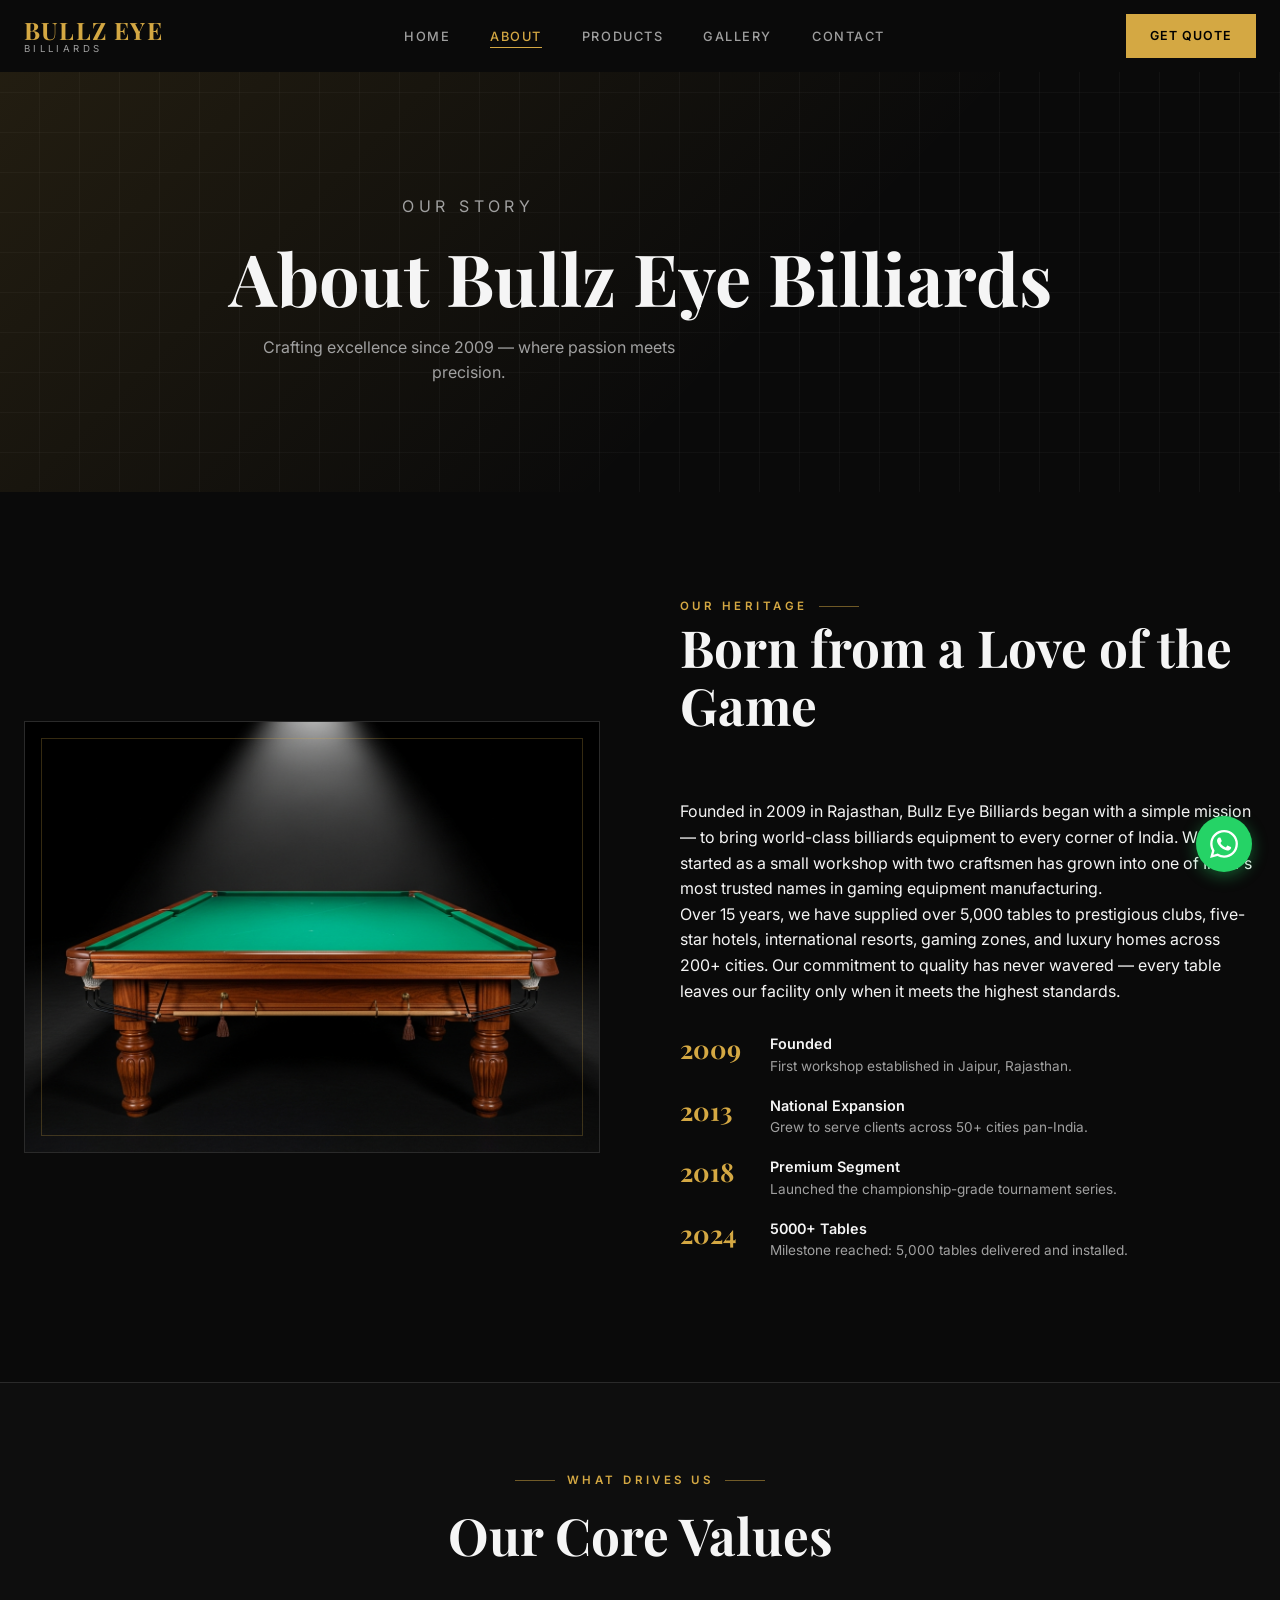
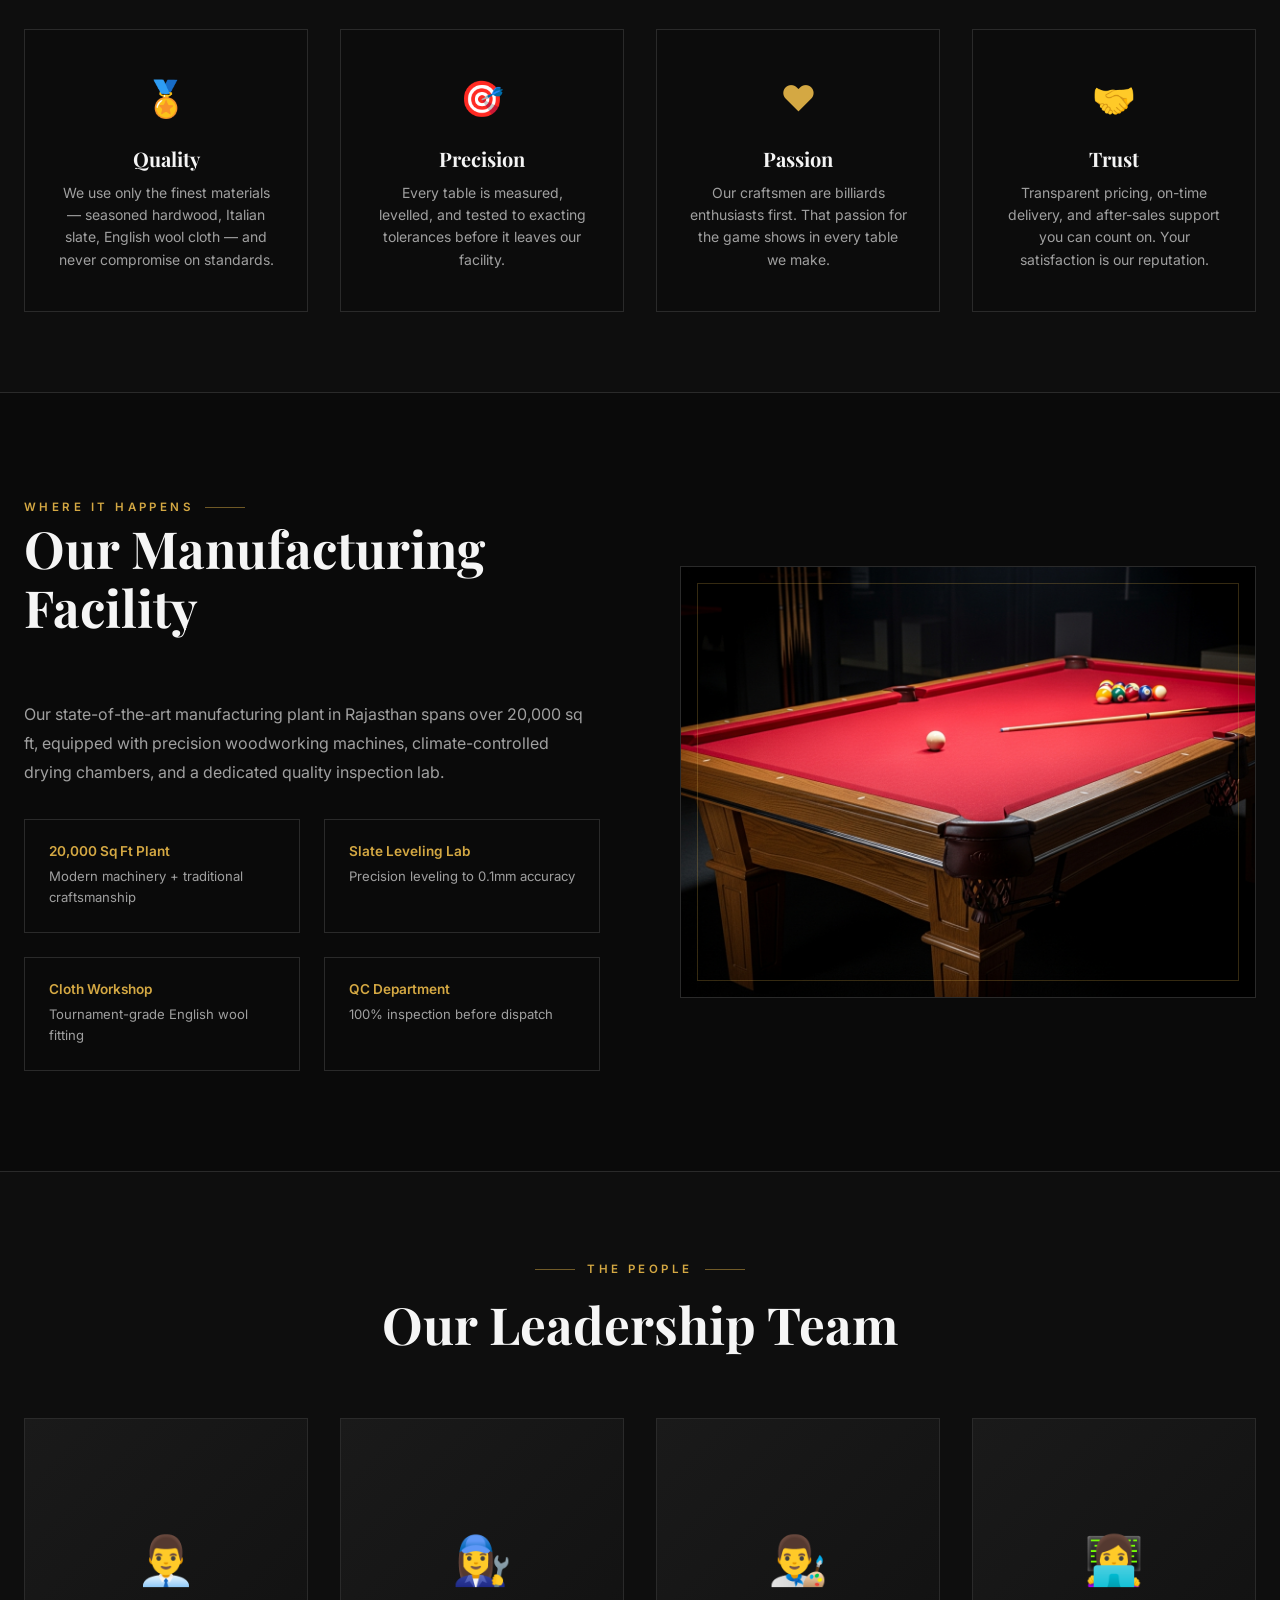
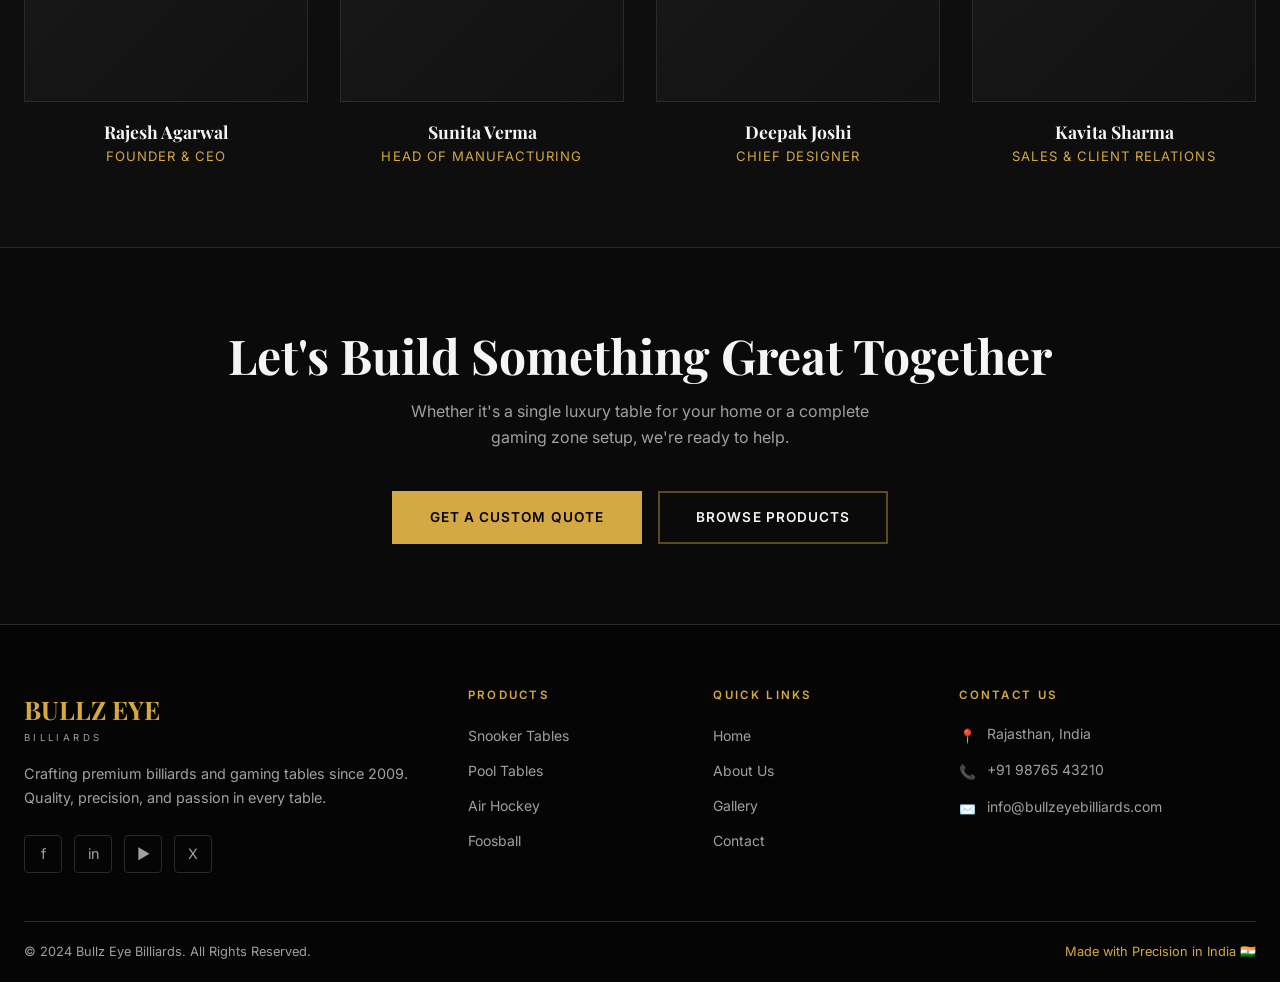
==== about.html @ de28e333 "initial commit" ====
<!DOCTYPE html>
<html lang="en">
<head>
  <meta charset="UTF-8" />
  <meta name="viewport" content="width=device-width, initial-scale=1.0" />
  <title>About Us | Bullz Eye Billiards</title>
  <meta name="description" content="Learn about Bullz Eye Billiards — our story, values, manufacturing process, and the team behind India's premium billiards table manufacturer." />
  <link rel="stylesheet" href="css/style.css" />
  <link rel="stylesheet" href="css/about.css" />
</head>
<body>

<!-- NAVBAR -->
<nav class="navbar" role="navigation">
  <div class="container">
    <a href="index.html" class="nav-logo">
      <span class="logo-main">BULLZ EYE</span>
      <span class="logo-sub">Billiards</span>
    </a>
    <ul class="nav-links">
      <li><a href="index.html">Home</a></li>
      <li><a href="about.html">About</a></li>
      <li><a href="products.html">Products</a></li>
      <li><a href="gallery.html">Gallery</a></li>
      <li><a href="contact.html">Contact</a></li>
    </ul>
    <a href="contact.html" class="btn-quote">Get Quote</a>
    <button class="nav-toggle" aria-label="Toggle mobile menu" aria-expanded="false">
      <span></span><span></span><span></span>
    </button>
  </div>
</nav>
<div class="nav-mobile">
  <a href="index.html">Home</a>
  <a href="about.html">About</a>
  <a href="products.html">Products</a>
  <a href="gallery.html">Gallery</a>
  <a href="contact.html">Contact</a>
  <a href="contact.html" class="btn-quote">Get Quote</a>
</div>

<!-- PAGE HERO -->
<section class="page-hero">
  <div class="page-hero-bg"></div>
  <div class="page-hero-content">
    <p class="page-hero-eyebrow">Our Story</p>
    <h1>About Bullz Eye Billiards</h1>
    <p>Crafting excellence since 2009 — where passion meets precision.</p>
  </div>
</section>

<!-- COMPANY STORY -->
<section class="about-story">
  <div class="container">
    <div class="about-story-grid">
      <div class="about-img-wrap reveal">
        <img src="assets/pictures/snooker-table.png" alt="Premium Bullz Eye snooker table" loading="lazy" />
      </div>

      <div class="reveal reveal-delay-2">
        <div class="section-heading left">
          <p class="subtitle">Our Heritage</p>
          <h2>Born from a Love of the Game</h2>
        </div>
        <p>Founded in 2009 in Rajasthan, Bullz Eye Billiards began with a simple mission — to bring world-class billiards equipment to every corner of India. What started as a small workshop with two craftsmen has grown into one of India's most trusted names in gaming equipment manufacturing.</p>
        <p>Over 15 years, we have supplied over 5,000 tables to prestigious clubs, five-star hotels, international resorts, gaming zones, and luxury homes across 200+ cities. Our commitment to quality has never wavered — every table leaves our facility only when it meets the highest standards.</p>

        <div style="margin-top:2rem;">
          <div class="milestone">
            <div class="milestone-year">2009</div>
            <div class="milestone-text">
              <h5>Founded</h5>
              <p>First workshop established in Jaipur, Rajasthan.</p>
            </div>
          </div>
          <div class="milestone">
            <div class="milestone-year">2013</div>
            <div class="milestone-text">
              <h5>National Expansion</h5>
              <p>Grew to serve clients across 50+ cities pan-India.</p>
            </div>
          </div>
          <div class="milestone">
            <div class="milestone-year">2018</div>
            <div class="milestone-text">
              <h5>Premium Segment</h5>
              <p>Launched the championship-grade tournament series.</p>
            </div>
          </div>
          <div class="milestone">
            <div class="milestone-year">2024</div>
            <div class="milestone-text">
              <h5>5000+ Tables</h5>
              <p>Milestone reached: 5,000 tables delivered and installed.</p>
            </div>
          </div>
        </div>
      </div>
    </div>
  </div>
</section>

<!-- VALUES -->
<section class="values">
  <div class="container">
    <div class="section-heading reveal">
      <p class="subtitle">What Drives Us</p>
      <h2>Our Core Values</h2>
    </div>
    <div class="values-grid">
      <div class="value-card reveal reveal-delay-1">
        <div class="value-icon">🏅</div>
        <h4>Quality</h4>
        <p>We use only the finest materials — seasoned hardwood, Italian slate, English wool cloth — and never compromise on standards.</p>
      </div>
      <div class="value-card reveal reveal-delay-2">
        <div class="value-icon">🎯</div>
        <h4>Precision</h4>
        <p>Every table is measured, levelled, and tested to exacting tolerances before it leaves our facility.</p>
      </div>
      <div class="value-card reveal reveal-delay-3">
        <div class="value-icon">❤️</div>
        <h4>Passion</h4>
        <p>Our craftsmen are billiards enthusiasts first. That passion for the game shows in every table we make.</p>
      </div>
      <div class="value-card reveal reveal-delay-4">
        <div class="value-icon">🤝</div>
        <h4>Trust</h4>
        <p>Transparent pricing, on-time delivery, and after-sales support you can count on. Your satisfaction is our reputation.</p>
      </div>
    </div>
  </div>
</section>

<!-- MANUFACTURING FACILITY -->
<section class="facility">
  <div class="container">
    <div class="facility-grid">
      <div class="reveal">
        <div class="section-heading left">
          <p class="subtitle">Where It Happens</p>
          <h2>Our Manufacturing Facility</h2>
        </div>
        <p style="color:var(--muted);line-height:1.8;margin-bottom:1.5rem;">Our state-of-the-art manufacturing plant in Rajasthan spans over 20,000 sq ft, equipped with precision woodworking machines, climate-controlled drying chambers, and a dedicated quality inspection lab.</p>
        <div class="facility-features">
          <div class="facility-feature">
            <h5>20,000 Sq Ft Plant</h5>
            <p>Modern machinery + traditional craftsmanship</p>
          </div>
          <div class="facility-feature">
            <h5>Slate Leveling Lab</h5>
            <p>Precision leveling to 0.1mm accuracy</p>
          </div>
          <div class="facility-feature">
            <h5>Cloth Workshop</h5>
            <p>Tournament-grade English wool fitting</p>
          </div>
          <div class="facility-feature">
            <h5>QC Department</h5>
            <p>100% inspection before dispatch</p>
          </div>
        </div>
      </div>
      <div class="about-img-wrap reveal reveal-delay-2">
        <img src="assets/pictures/american-pool-table.png" alt="Bullz Eye manufacturing quality" loading="lazy" />
      </div>
    </div>
  </div>
</section>

<!-- TEAM -->
<section class="team">
  <div class="container">
    <div class="section-heading reveal">
      <p class="subtitle">The People</p>
      <h2>Our Leadership Team</h2>
    </div>
    <div class="team-grid">
      <div class="team-card reveal reveal-delay-1">
        <div class="team-avatar">👨‍💼</div>
        <h4>Rajesh Agarwal</h4>
        <p>Founder &amp; CEO</p>
      </div>
      <div class="team-card reveal reveal-delay-2">
        <div class="team-avatar">👩‍🔧</div>
        <h4>Sunita Verma</h4>
        <p>Head of Manufacturing</p>
      </div>
      <div class="team-card reveal reveal-delay-3">
        <div class="team-avatar">👨‍🎨</div>
        <h4>Deepak Joshi</h4>
        <p>Chief Designer</p>
      </div>
      <div class="team-card reveal reveal-delay-4">
        <div class="team-avatar">👩‍💻</div>
        <h4>Kavita Sharma</h4>
        <p>Sales &amp; Client Relations</p>
      </div>
    </div>
  </div>
</section>

<!-- CTA -->
<section class="cta" style="padding:80px 0;text-align:center;border-top:1px solid var(--border);">
  <div class="container">
    <div class="reveal">
      <h2 style="font-size:clamp(1.8rem,4vw,3rem);margin-bottom:1rem;">Let's Build Something Great Together</h2>
      <p style="color:var(--muted);max-width:500px;margin:0 auto 2.5rem;">Whether it's a single luxury table for your home or a complete gaming zone setup, we're ready to help.</p>
      <div style="display:flex;flex-wrap:wrap;gap:1rem;justify-content:center;">
        <a href="contact.html" class="btn-primary">Get a Custom Quote</a>
        <a href="products.html" class="btn-outline">Browse Products</a>
      </div>
    </div>
  </div>
</section>

<!-- FOOTER -->
<footer>
  <div class="container">
    <div class="footer-grid">
      <div class="footer-brand">
        <div class="logo-main">BULLZ EYE</div>
        <div class="logo-sub">Billiards</div>
        <p>Crafting premium billiards and gaming tables since 2009. Quality, precision, and passion in every table.</p>
        <div class="footer-social">
          <a href="#" aria-label="Facebook">f</a>
          <a href="#" aria-label="Instagram">in</a>
          <a href="#" aria-label="YouTube">▶</a>
          <a href="#" aria-label="Twitter">X</a>
        </div>
      </div>
      <div class="footer-col">
        <h4>Products</h4>
        <ul>
          <li><a href="products.html">Snooker Tables</a></li>
          <li><a href="products.html">Pool Tables</a></li>
          <li><a href="products.html">Air Hockey</a></li>
          <li><a href="products.html">Foosball</a></li>
        </ul>
      </div>
      <div class="footer-col">
        <h4>Quick Links</h4>
        <ul>
          <li><a href="index.html">Home</a></li>
          <li><a href="about.html">About Us</a></li>
          <li><a href="gallery.html">Gallery</a></li>
          <li><a href="contact.html">Contact</a></li>
        </ul>
      </div>
      <div class="footer-col">
        <h4>Contact Us</h4>
        <div class="footer-contact-item"><span class="icon">📍</span><p>Rajasthan, India</p></div>
        <div class="footer-contact-item"><span class="icon">📞</span><p>+91 98765 43210</p></div>
        <div class="footer-contact-item"><span class="icon">✉️</span><p>info@bullzeyebilliards.com</p></div>
      </div>
    </div>
    <div class="footer-bottom">
      <p>&copy; 2024 Bullz Eye Billiards. All Rights Reserved.</p>
      <p class="made-in">Made with Precision in India 🇮🇳</p>
    </div>
  </div>
</footer>

<a class="whatsapp-btn" href="https://wa.me/919876543210?text=Hi%20Bullz%20Eye%20Billiards!" target="_blank" aria-label="Chat on WhatsApp">
  <svg viewBox="0 0 24 24"><path d="M17.472 14.382c-.297-.149-1.758-.867-2.03-.967-.273-.099-.471-.148-.67.15-.197.297-.767.966-.94 1.164-.173.199-.347.223-.644.075-.297-.15-1.255-.463-2.39-1.475-.883-.788-1.48-1.761-1.653-2.059-.173-.297-.018-.458.13-.606.134-.133.298-.347.446-.52.149-.174.198-.298.298-.497.099-.198.05-.371-.025-.52-.075-.149-.669-1.612-.916-2.207-.242-.579-.487-.5-.669-.51-.173-.008-.371-.01-.57-.01-.198 0-.52.074-.792.372-.272.297-1.04 1.016-1.04 2.479 0 1.462 1.065 2.875 1.213 3.074.149.198 2.096 3.2 5.077 4.487.709.306 1.262.489 1.694.625.712.227 1.36.195 1.871.118.571-.085 1.758-.719 2.006-1.413.248-.694.248-1.289.173-1.413-.074-.124-.272-.198-.57-.347m-5.421 7.403h-.004a9.87 9.87 0 01-5.031-1.378l-.361-.214-3.741.982.998-3.648-.235-.374a9.86 9.86 0 01-1.51-5.26c.001-5.45 4.436-9.884 9.888-9.884 2.64 0 5.122 1.03 6.988 2.898a9.825 9.825 0 012.893 6.994c-.003 5.45-4.437 9.884-9.885 9.884m8.413-18.297A11.815 11.815 0 0012.05 0C5.495 0 .16 5.335.157 11.892c0 2.096.547 4.142 1.588 5.945L.057 24l6.305-1.654a11.882 11.882 0 005.683 1.448h.005c6.554 0 11.89-5.335 11.893-11.893a11.821 11.821 0 00-3.48-8.413z"/></svg>
</a>

<style>
.cta h2, .cta p { color: var(--text); }
</style>
<script src="js/main.js"></script>
</body>
</html>
---- css/style.css ----
/* ============================================================
   BULLZ EYE BILLIARDS — Shared Styles
   Covers: CSS variables, reset, typography, navbar, footer,
   WhatsApp button, section headings, buttons, animations
   ============================================================ */

@import url('https://fonts.googleapis.com/css2?family=Playfair+Display:wght@400;600;700;900&family=Inter:wght@300;400;500;600;700&display=swap');

/* --- CSS Variables --- */
:root {
  --bg:         #0a0a0a;
  --surface:    #1a1a1a;
  --surface2:   #1e1e1e;
  --border:     #2a2a2a;
  --gold:       #d4a843;
  --gold-light: #e8c56a;
  --gold-dark:  #b8891e;
  --red:        #c0392b;
  --neon:       #00c853;
  --text:       #f5f5f5;
  --muted:      #a0a0a0;
  --white:      #ffffff;
  --font-sans:  'Inter', sans-serif;
  --font-serif: 'Playfair Display', serif;
  --nav-h:      72px;
}

/* --- Reset & Base --- */
*, *::before, *::after { box-sizing: border-box; margin: 0; padding: 0; }

html { scroll-behavior: smooth; font-size: 16px; }

body {
  background-color: var(--bg);
  color: var(--text);
  font-family: var(--font-sans);
  line-height: 1.6;
  -webkit-font-smoothing: antialiased;
}

img { display: block; max-width: 100%; height: auto; }

a { color: inherit; text-decoration: none; }

ul { list-style: none; }

/* --- Typography --- */
h1, h2, h3, h4, h5 { font-family: var(--font-serif); line-height: 1.15; }

/* --- Container --- */
.container { width: 100%; max-width: 1280px; margin: 0 auto; padding: 0 24px; }

/* ============================================================
   NAVBAR
   ============================================================ */
.navbar {
  position: fixed;
  top: 0; left: 0; right: 0;
  z-index: 1000;
  height: var(--nav-h);
  display: flex;
  align-items: center;
  transition: background 0.3s ease, backdrop-filter 0.3s ease, box-shadow 0.3s ease;
}

.navbar.scrolled {
  background: rgba(10, 10, 10, 0.92);
  backdrop-filter: blur(16px);
  -webkit-backdrop-filter: blur(16px);
  box-shadow: 0 1px 0 var(--border);
}

.navbar .container {
  display: flex;
  align-items: center;
  justify-content: space-between;
  width: 100%;
}

.nav-logo { display: flex; flex-direction: column; line-height: 1; }
.nav-logo .logo-main {
  font-family: var(--font-serif);
  font-size: 1.5rem;
  font-weight: 700;
  color: var(--gold);
  letter-spacing: 0.05em;
}
.nav-logo .logo-sub {
  font-size: 0.6rem;
  letter-spacing: 0.35em;
  color: var(--muted);
  text-transform: uppercase;
  margin-top: 2px;
}

.nav-links {
  display: flex;
  align-items: center;
  gap: 2.5rem;
}

.nav-links a {
  font-size: 0.8rem;
  font-weight: 500;
  letter-spacing: 0.12em;
  text-transform: uppercase;
  color: var(--muted);
  transition: color 0.2s;
  position: relative;
}
.nav-links a::after {
  content: '';
  position: absolute;
  bottom: -4px; left: 0; right: 0;
  height: 1px;
  background: var(--gold);
  transform: scaleX(0);
  transition: transform 0.25s ease;
  transform-origin: left;
}
.nav-links a:hover, .nav-links a.active { color: var(--gold); }
.nav-links a:hover::after, .nav-links a.active::after { transform: scaleX(1); }

.btn-quote {
  display: inline-flex;
  align-items: center;
  padding: 10px 22px;
  background: var(--gold);
  color: #000;
  font-size: 0.78rem;
  font-weight: 600;
  letter-spacing: 0.08em;
  text-transform: uppercase;
  border: 2px solid var(--gold);
  cursor: pointer;
  transition: background 0.2s, color 0.2s, box-shadow 0.2s;
}
.btn-quote:hover {
  background: transparent;
  color: var(--gold);
  box-shadow: 0 0 16px rgba(212,168,67,0.35);
}

/* Hamburger */
.nav-toggle {
  display: none;
  flex-direction: column;
  gap: 5px;
  cursor: pointer;
  padding: 4px;
  background: none;
  border: none;
}
.nav-toggle span {
  display: block;
  width: 24px; height: 2px;
  background: var(--text);
  transition: all 0.3s ease;
}
.nav-toggle.open span:nth-child(1) { transform: translateY(7px) rotate(45deg); }
.nav-toggle.open span:nth-child(2) { opacity: 0; }
.nav-toggle.open span:nth-child(3) { transform: translateY(-7px) rotate(-45deg); }

/* Mobile menu */
.nav-mobile {
  display: none;
  position: fixed;
  top: var(--nav-h); left: 0; right: 0;
  background: rgba(10, 10, 10, 0.97);
  backdrop-filter: blur(20px);
  padding: 2rem 1.5rem 2.5rem;
  flex-direction: column;
  gap: 1.5rem;
  border-top: 1px solid var(--border);
  z-index: 999;
}
.nav-mobile.open { display: flex; }
.nav-mobile a {
  font-size: 1rem;
  font-weight: 500;
  color: var(--muted);
  letter-spacing: 0.1em;
  text-transform: uppercase;
  transition: color 0.2s;
}
.nav-mobile a:hover, .nav-mobile a.active { color: var(--gold); }
.nav-mobile .btn-quote { align-self: flex-start; margin-top: 0.5rem; }

/* ============================================================
   WHATSAPP FLOATING BUTTON
   ============================================================ */
.whatsapp-btn {
  position: fixed;
  bottom: 28px; right: 28px;
  z-index: 900;
  width: 56px; height: 56px;
  background: #25d366;
  border-radius: 50%;
  display: flex;
  align-items: center;
  justify-content: center;
  box-shadow: 0 4px 16px rgba(37,211,102,0.4);
  transition: transform 0.2s, box-shadow 0.2s;
  animation: waPulse 2.5s infinite;
}
.whatsapp-btn:hover {
  transform: scale(1.1);
  box-shadow: 0 6px 24px rgba(37,211,102,0.55);
  animation: none;
}
.whatsapp-btn svg { width: 28px; height: 28px; fill: #fff; }

@keyframes waPulse {
  0%, 100% { box-shadow: 0 4px 16px rgba(37,211,102,0.4); }
  50%       { box-shadow: 0 4px 28px rgba(37,211,102,0.7); }
}

/* ============================================================
   SECTION HEADINGS
   ============================================================ */
.section-heading {
  text-align: center;
  margin-bottom: 4rem;
}
.section-heading.left { text-align: left; }

.section-heading .subtitle {
  display: inline-flex;
  align-items: center;
  gap: 0.75rem;
  font-size: 0.72rem;
  font-weight: 600;
  letter-spacing: 0.3em;
  text-transform: uppercase;
  color: var(--gold);
  margin-bottom: 1rem;
}
.section-heading .subtitle::before,
.section-heading .subtitle::after {
  content: '';
  display: inline-block;
  width: 40px; height: 1px;
  background: var(--gold);
  opacity: 0.5;
}
.section-heading.left .subtitle::before { display: none; }

.section-heading h2 {
  font-size: clamp(2rem, 5vw, 3.2rem);
  font-weight: 700;
  color: var(--text);
  margin-bottom: 1rem;
}

.section-heading p {
  max-width: 600px;
  margin: 0 auto;
  color: var(--muted);
  font-size: 1rem;
  line-height: 1.7;
}
.section-heading.left p { margin: 0; }

/* ============================================================
   COMMON BUTTONS
   ============================================================ */
.btn-primary {
  display: inline-flex;
  align-items: center;
  justify-content: center;
  padding: 14px 36px;
  background: var(--gold);
  color: #000;
  font-family: var(--font-sans);
  font-size: 0.85rem;
  font-weight: 600;
  letter-spacing: 0.08em;
  text-transform: uppercase;
  border: 2px solid var(--gold);
  cursor: pointer;
  transition: all 0.25s ease;
}
.btn-primary:hover {
  background: transparent;
  color: var(--gold);
  box-shadow: 0 0 20px rgba(212,168,67,0.35);
}

.btn-outline {
  display: inline-flex;
  align-items: center;
  justify-content: center;
  padding: 14px 36px;
  background: transparent;
  color: var(--text);
  font-family: var(--font-sans);
  font-size: 0.85rem;
  font-weight: 600;
  letter-spacing: 0.08em;
  text-transform: uppercase;
  border: 2px solid rgba(212,168,67,0.4);
  cursor: pointer;
  transition: all 0.25s ease;
}
.btn-outline:hover {
  border-color: var(--gold);
  color: var(--gold);
  background: rgba(212,168,67,0.07);
}

/* ============================================================
   FOOTER
   ============================================================ */
footer {
  background: #050505;
  border-top: 1px solid var(--border);
  padding: 64px 0 0;
}

.footer-grid {
  display: grid;
  grid-template-columns: 2fr 1fr 1fr 1.5fr;
  gap: 3rem;
  padding-bottom: 3rem;
  border-bottom: 1px solid var(--border);
}

.footer-brand .logo-main {
  font-family: var(--font-serif);
  font-size: 1.6rem;
  font-weight: 700;
  color: var(--gold);
}
.footer-brand .logo-sub {
  font-size: 0.6rem;
  letter-spacing: 0.35em;
  color: var(--muted);
  text-transform: uppercase;
  margin-bottom: 1rem;
}
.footer-brand p {
  color: var(--muted);
  font-size: 0.9rem;
  line-height: 1.7;
  margin-bottom: 1.5rem;
}

.footer-social { display: flex; gap: 0.75rem; }
.footer-social a {
  width: 38px; height: 38px;
  border: 1px solid var(--border);
  border-radius: 4px;
  display: flex;
  align-items: center;
  justify-content: center;
  color: var(--muted);
  font-size: 0.9rem;
  transition: border-color 0.2s, color 0.2s, background 0.2s;
}
.footer-social a:hover { border-color: var(--gold); color: var(--gold); background: rgba(212,168,67,0.08); }

.footer-col h4 {
  font-family: var(--font-sans);
  font-size: 0.72rem;
  font-weight: 600;
  letter-spacing: 0.2em;
  text-transform: uppercase;
  color: var(--gold);
  margin-bottom: 1.25rem;
}
.footer-col ul { display: flex; flex-direction: column; gap: 0.6rem; }
.footer-col ul li a {
  font-size: 0.875rem;
  color: var(--muted);
  transition: color 0.2s;
}
.footer-col ul li a:hover { color: var(--gold); }

.footer-contact-item {
  display: flex;
  align-items: flex-start;
  gap: 0.75rem;
  margin-bottom: 0.75rem;
}
.footer-contact-item .icon {
  width: 16px;
  color: var(--gold);
  margin-top: 3px;
  flex-shrink: 0;
  font-size: 0.85rem;
}
.footer-contact-item p {
  font-size: 0.875rem;
  color: var(--muted);
  line-height: 1.5;
}

.footer-bottom {
  padding: 1.25rem 0;
  display: flex;
  align-items: center;
  justify-content: space-between;
  gap: 1rem;
  flex-wrap: wrap;
}
.footer-bottom p { font-size: 0.8rem; color: var(--muted); }
.footer-bottom .made-in { color: var(--gold); }

/* ============================================================
   REVEAL ANIMATIONS (triggered by JS IntersectionObserver)
   ============================================================ */
.reveal {
  opacity: 0;
  transform: translateY(28px);
  transition: opacity 0.6s ease, transform 0.6s ease;
}
.reveal.visible {
  opacity: 1;
  transform: translateY(0);
}
.reveal-delay-1 { transition-delay: 0.1s; }
.reveal-delay-2 { transition-delay: 0.2s; }
.reveal-delay-3 { transition-delay: 0.3s; }
.reveal-delay-4 { transition-delay: 0.4s; }
.reveal-delay-5 { transition-delay: 0.5s; }

/* ============================================================
   RESPONSIVE BREAKPOINTS
   ============================================================ */
@media (max-width: 1024px) {
  .footer-grid { grid-template-columns: 1fr 1fr; }
}

@media (max-width: 768px) {
  .nav-links, .btn-quote { display: none; }
  .nav-toggle { display: flex; }
  .footer-grid { grid-template-columns: 1fr; gap: 2rem; }
  .footer-bottom { flex-direction: column; text-align: center; }
}
---- css/about.css ----
/* ============================================================
   BULLZ EYE BILLIARDS — About Page Styles
   ============================================================ */

.page-hero {
  position: relative;
  height: 420px;
  display: flex;
  align-items: center;
  justify-content: center;
  text-align: center;
  overflow: hidden;
  margin-top: var(--nav-h);
}
.page-hero-bg {
  position: absolute;
  inset: 0;
  background: linear-gradient(135deg, rgba(212,168,67,0.12) 0%, rgba(10,10,10,0) 60%);
}
.page-hero-bg::before {
  content: '';
  position: absolute;
  inset: 0;
  background:
    repeating-linear-gradient(0deg, transparent, transparent 39px, rgba(255,255,255,0.03) 39px, rgba(255,255,255,0.03) 40px),
    repeating-linear-gradient(90deg, transparent, transparent 39px, rgba(255,255,255,0.03) 39px, rgba(255,255,255,0.03) 40px);
}
.page-hero-content { position: relative; z-index: 1; padding: 0 24px; }
.page-hero-eyebrow { font-size: 0.72rem; letter-spacing: 0.3em; color: var(--gold); text-transform: uppercase; margin-bottom: 1rem; }
.page-hero-content h1 { font-size: clamp(2.5rem, 6vw, 4.5rem); font-weight: 700; }
.page-hero-content p { color: var(--muted); margin-top: 1rem; font-size: 1rem; max-width: 480px; }

/* --- Story Section --- */
.about-story { padding: 100px 0; }
.about-story-grid { display: grid; grid-template-columns: 1fr 1fr; gap: 5rem; align-items: center; }

.about-img-wrap {
  position: relative;
  aspect-ratio: 4/3;
  overflow: hidden;
  border: 1px solid var(--border);
}
.about-img-wrap img { width: 100%; height: 100%; object-fit: cover; }
.about-img-wrap::after {
  content: '';
  position: absolute;
  inset: 16px;
  border: 1px solid rgba(212,168,67,0.25);
  pointer-events: none;
}

.about-story-text h2 { font-size: clamp(1.8rem, 4vw, 2.8rem); margin-bottom: 1.5rem; }
.about-story-text p { color: var(--muted); line-height: 1.8; margin-bottom: 1.25rem; font-size: 0.95rem; }

.milestone { display: flex; gap: 1.25rem; align-items: flex-start; margin-bottom: 1.25rem; }
.milestone-year {
  font-family: var(--font-serif);
  font-size: 1.6rem;
  font-weight: 700;
  color: var(--gold);
  line-height: 1;
  flex-shrink: 0;
  width: 70px;
}
.milestone-text h5 { font-family: var(--font-sans); font-size: 0.9rem; font-weight: 600; margin-bottom: 0.2rem; }
.milestone-text p { font-size: 0.85rem; color: var(--muted); }

/* --- Values Section --- */
.values { padding: 80px 0; background: rgba(26,26,26,0.3); border-top: 1px solid var(--border); border-bottom: 1px solid var(--border); }
.values-grid { display: grid; grid-template-columns: repeat(4, 1fr); gap: 2rem; }

.value-card {
  padding: 2.5rem 2rem;
  border: 1px solid var(--border);
  background: rgba(10,10,10,0.5);
  text-align: center;
  transition: border-color 0.3s, transform 0.3s;
}
.value-card:hover { border-color: rgba(212,168,67,0.4); transform: translateY(-4px); }
.value-icon { font-size: 2.2rem; margin-bottom: 1.25rem; color: var(--gold); }
.value-card h4 { font-family: var(--font-serif); font-size: 1.25rem; margin-bottom: 0.75rem; }
.value-card p { font-size: 0.875rem; color: var(--muted); line-height: 1.6; }

/* --- Facility --- */
.facility { padding: 100px 0; }
.facility-grid { display: grid; grid-template-columns: 1fr 1fr; gap: 5rem; align-items: center; }
.facility-features { display: grid; grid-template-columns: 1fr 1fr; gap: 1.5rem; margin-top: 2rem; }
.facility-feature { padding: 1.5rem; border: 1px solid var(--border); background: rgba(10,10,10,0.5); }
.facility-feature h5 { font-family: var(--font-sans); font-size: 0.85rem; font-weight: 600; color: var(--gold); margin-bottom: 0.4rem; }
.facility-feature p { font-size: 0.82rem; color: var(--muted); }

/* --- Team --- */
.team { padding: 80px 0; background: rgba(26,26,26,0.3); border-top: 1px solid var(--border); }
.team-grid { display: grid; grid-template-columns: repeat(4, 1fr); gap: 2rem; }
.team-card { text-align: center; }
.team-avatar {
  width: 100%; aspect-ratio: 1;
  background: linear-gradient(135deg, var(--surface) 0%, #111 100%);
  border: 1px solid var(--border);
  margin-bottom: 1.25rem;
  display: flex; align-items: center; justify-content: center;
  font-size: 3rem;
  color: var(--gold);
  overflow: hidden;
}
.team-card h4 { font-size: 1.1rem; margin-bottom: 0.25rem; }
.team-card p { font-size: 0.82rem; color: var(--gold); letter-spacing: 0.08em; text-transform: uppercase; }

/* Responsive */
@media (max-width: 1024px) {
  .about-story-grid, .facility-grid { grid-template-columns: 1fr; gap: 3rem; }
  .values-grid, .team-grid { grid-template-columns: repeat(2, 1fr); }
}
@media (max-width: 640px) {
  .values-grid, .team-grid { grid-template-columns: 1fr; }
  .facility-features { grid-template-columns: 1fr; }
}
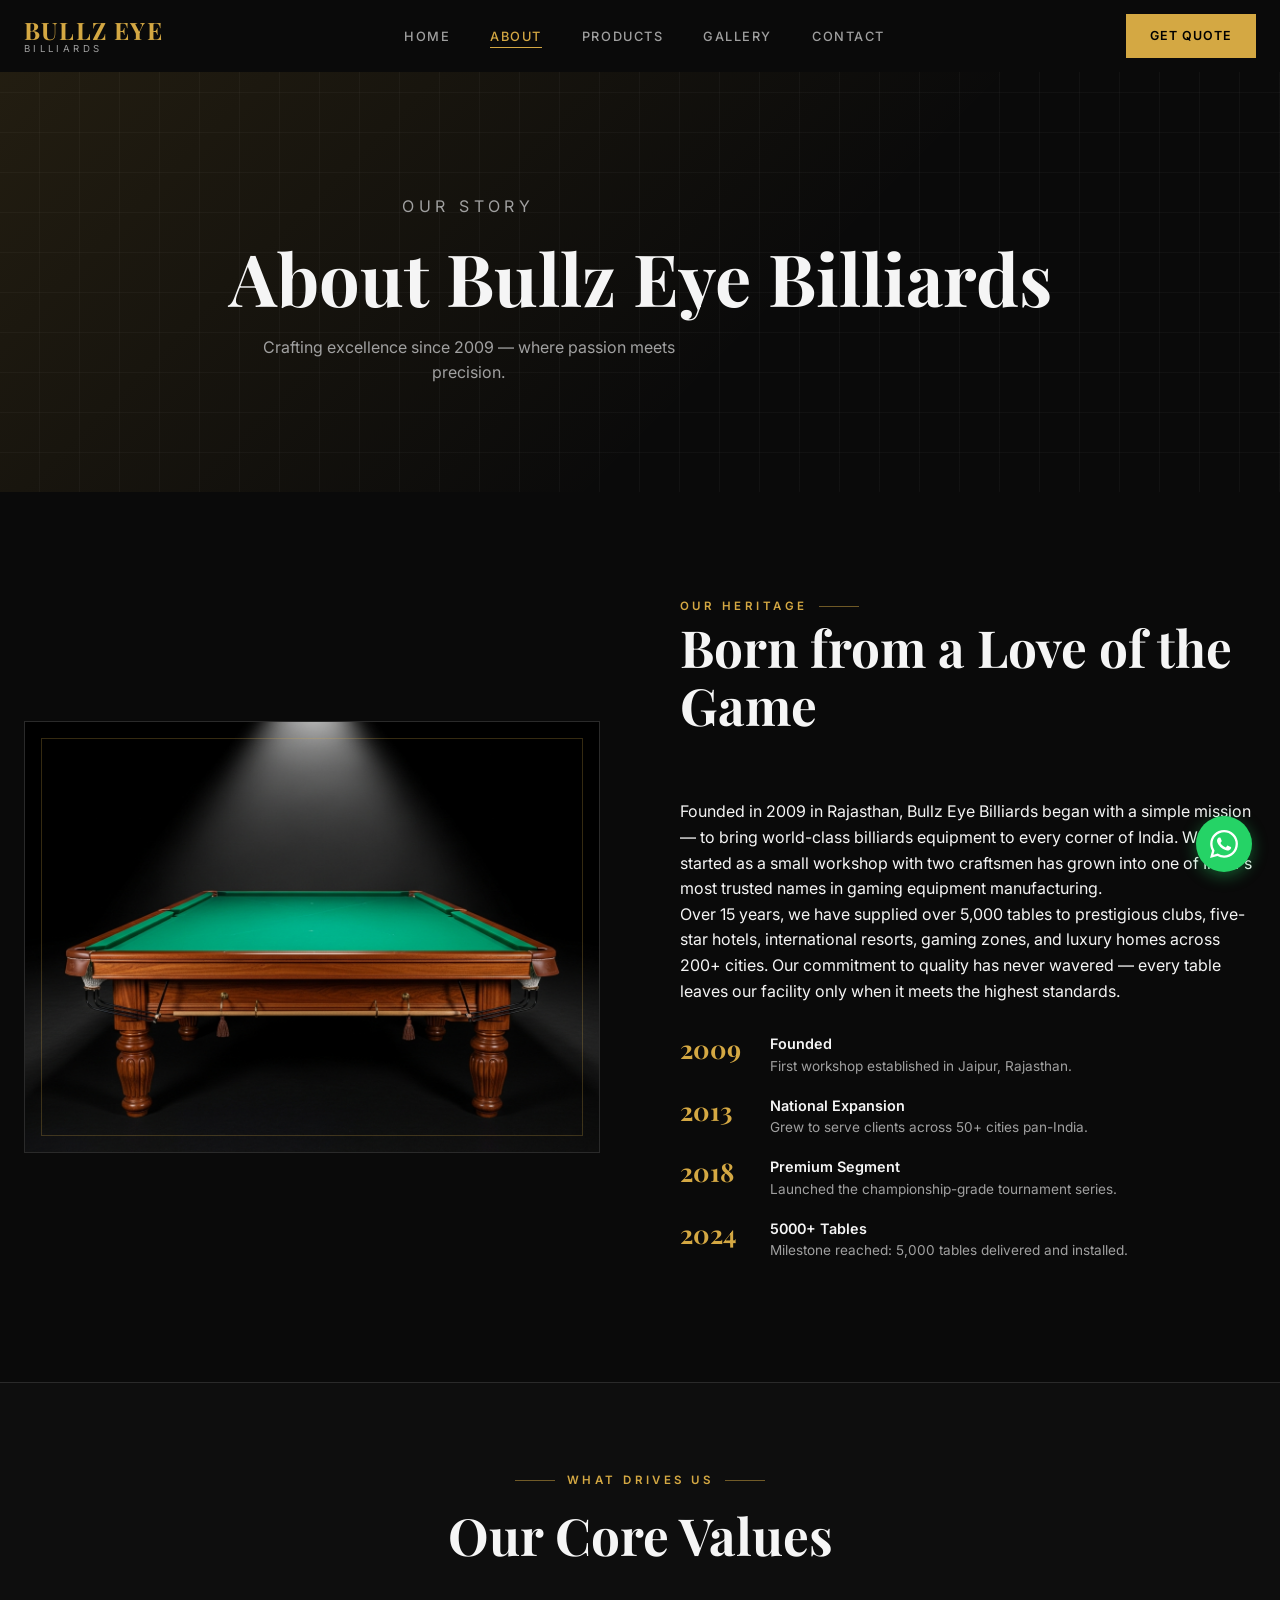
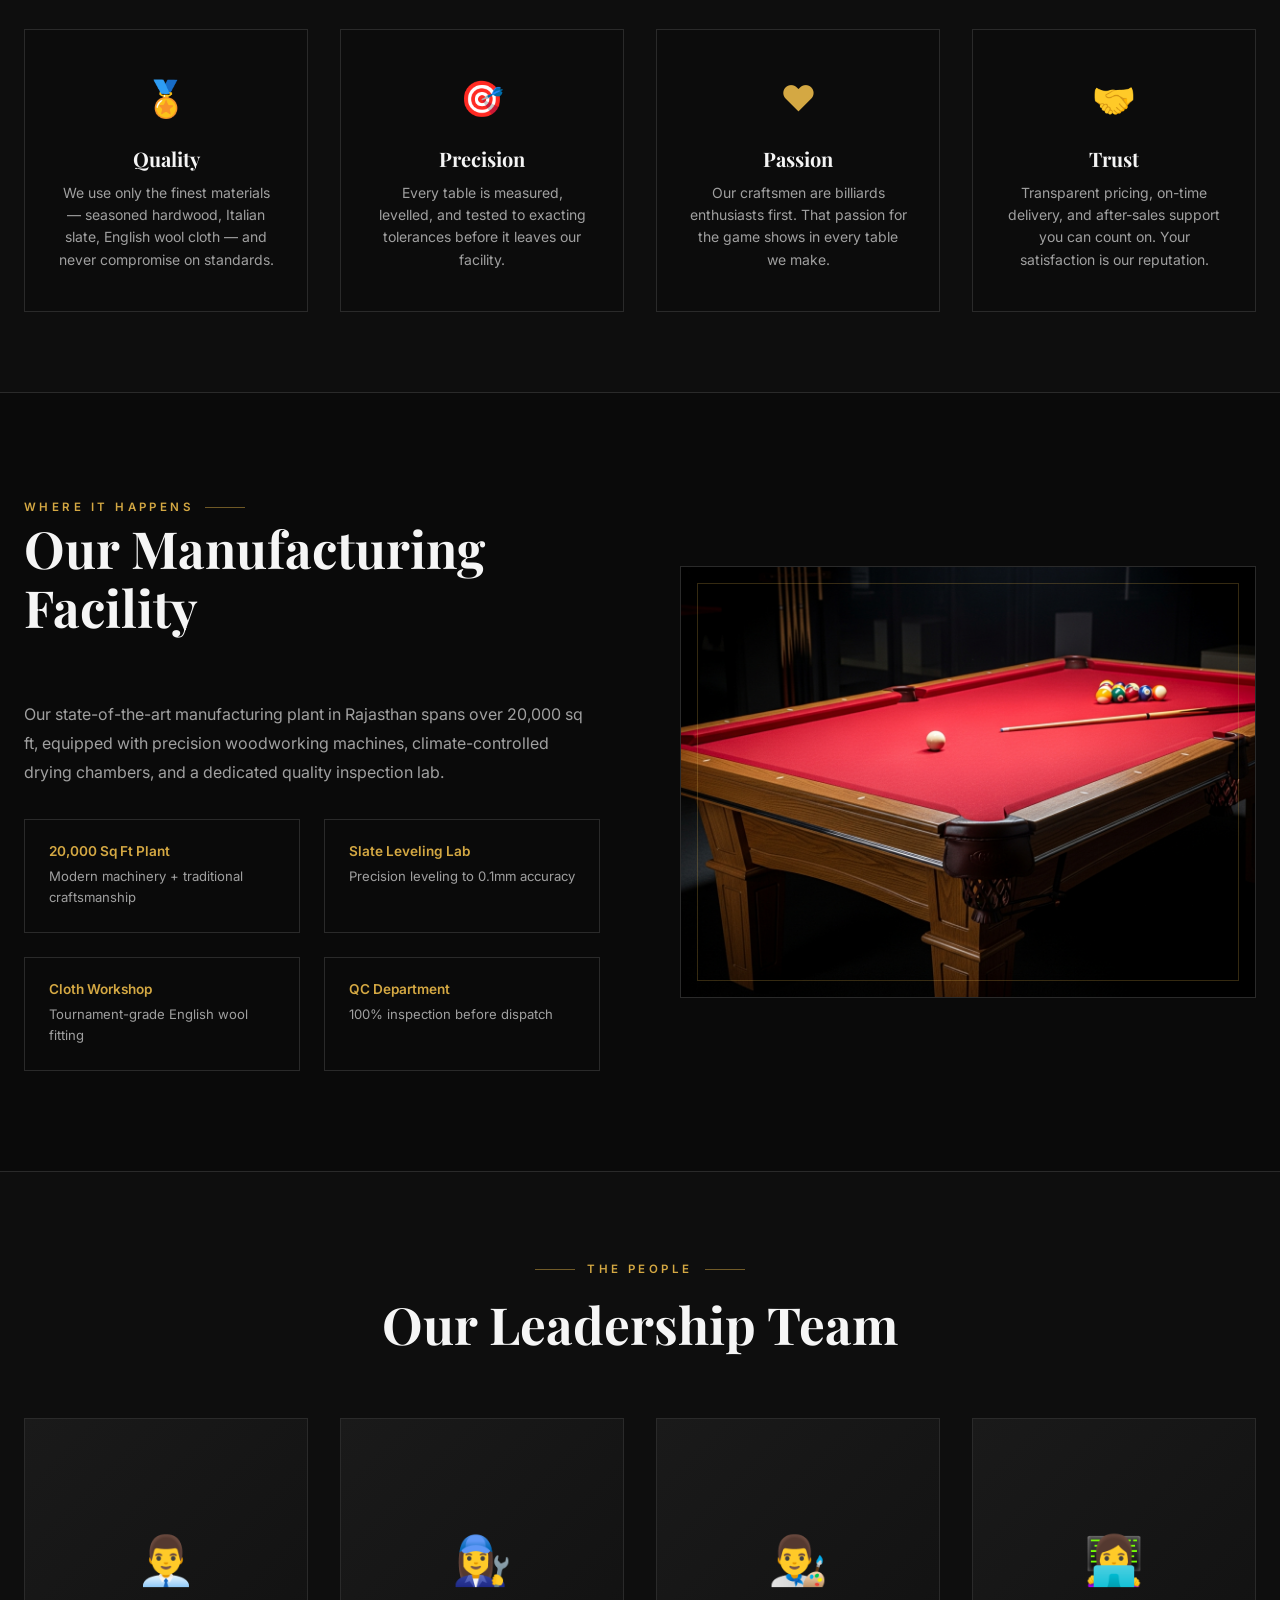
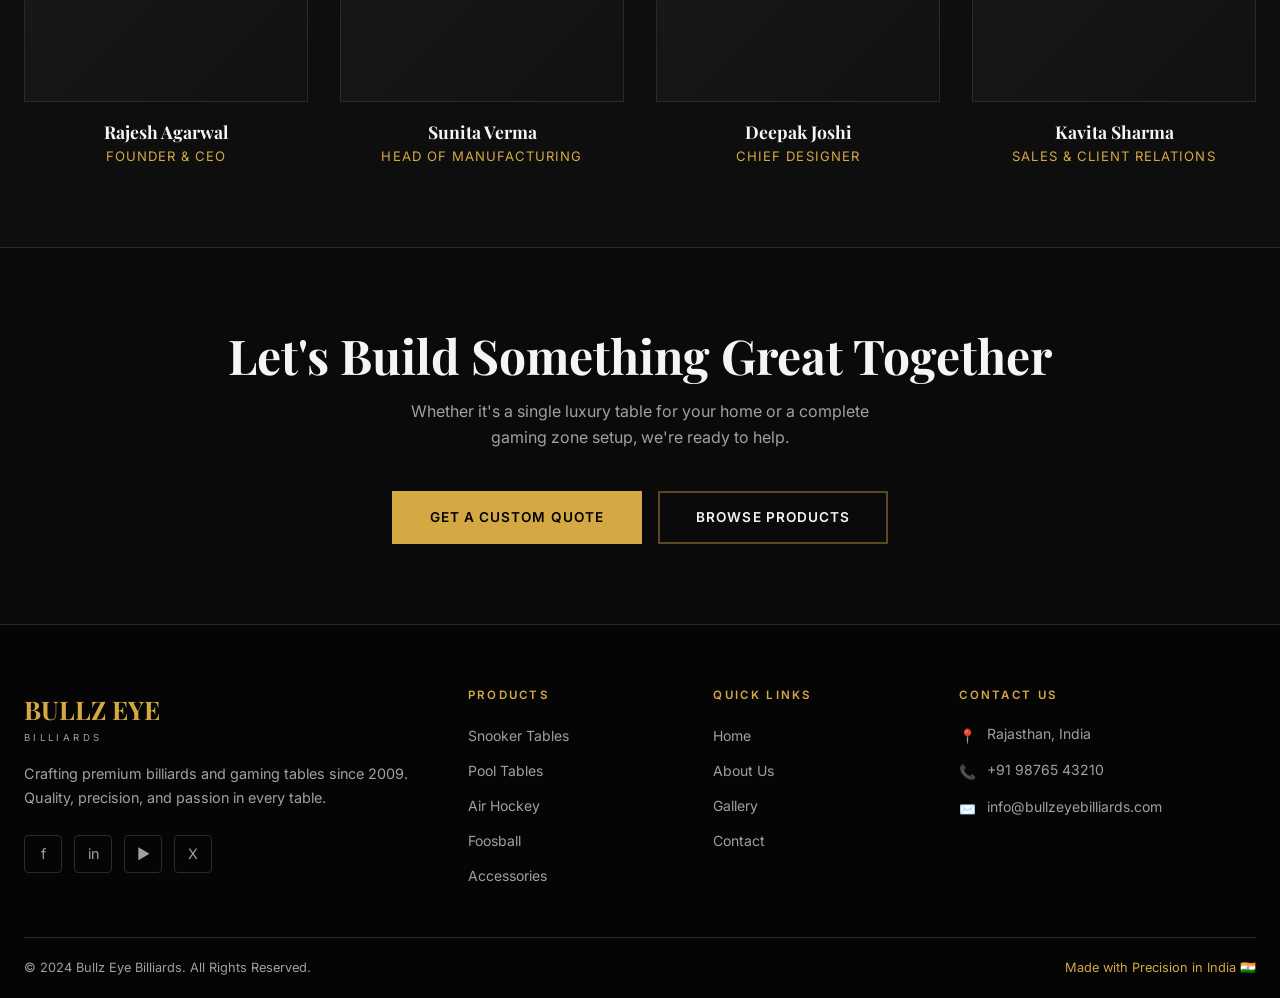
==== commit 58f3ffb9: "My changes" ====
--- a/about.html
+++ b/about.html
@@ -236,6 +236,7 @@
           <li><a href="products.html">Pool Tables</a></li>
           <li><a href="products.html">Air Hockey</a></li>
           <li><a href="products.html">Foosball</a></li>
+          <li><a href="accessories.html">Accessories</a></li>
         </ul>
       </div>
       <div class="footer-col">
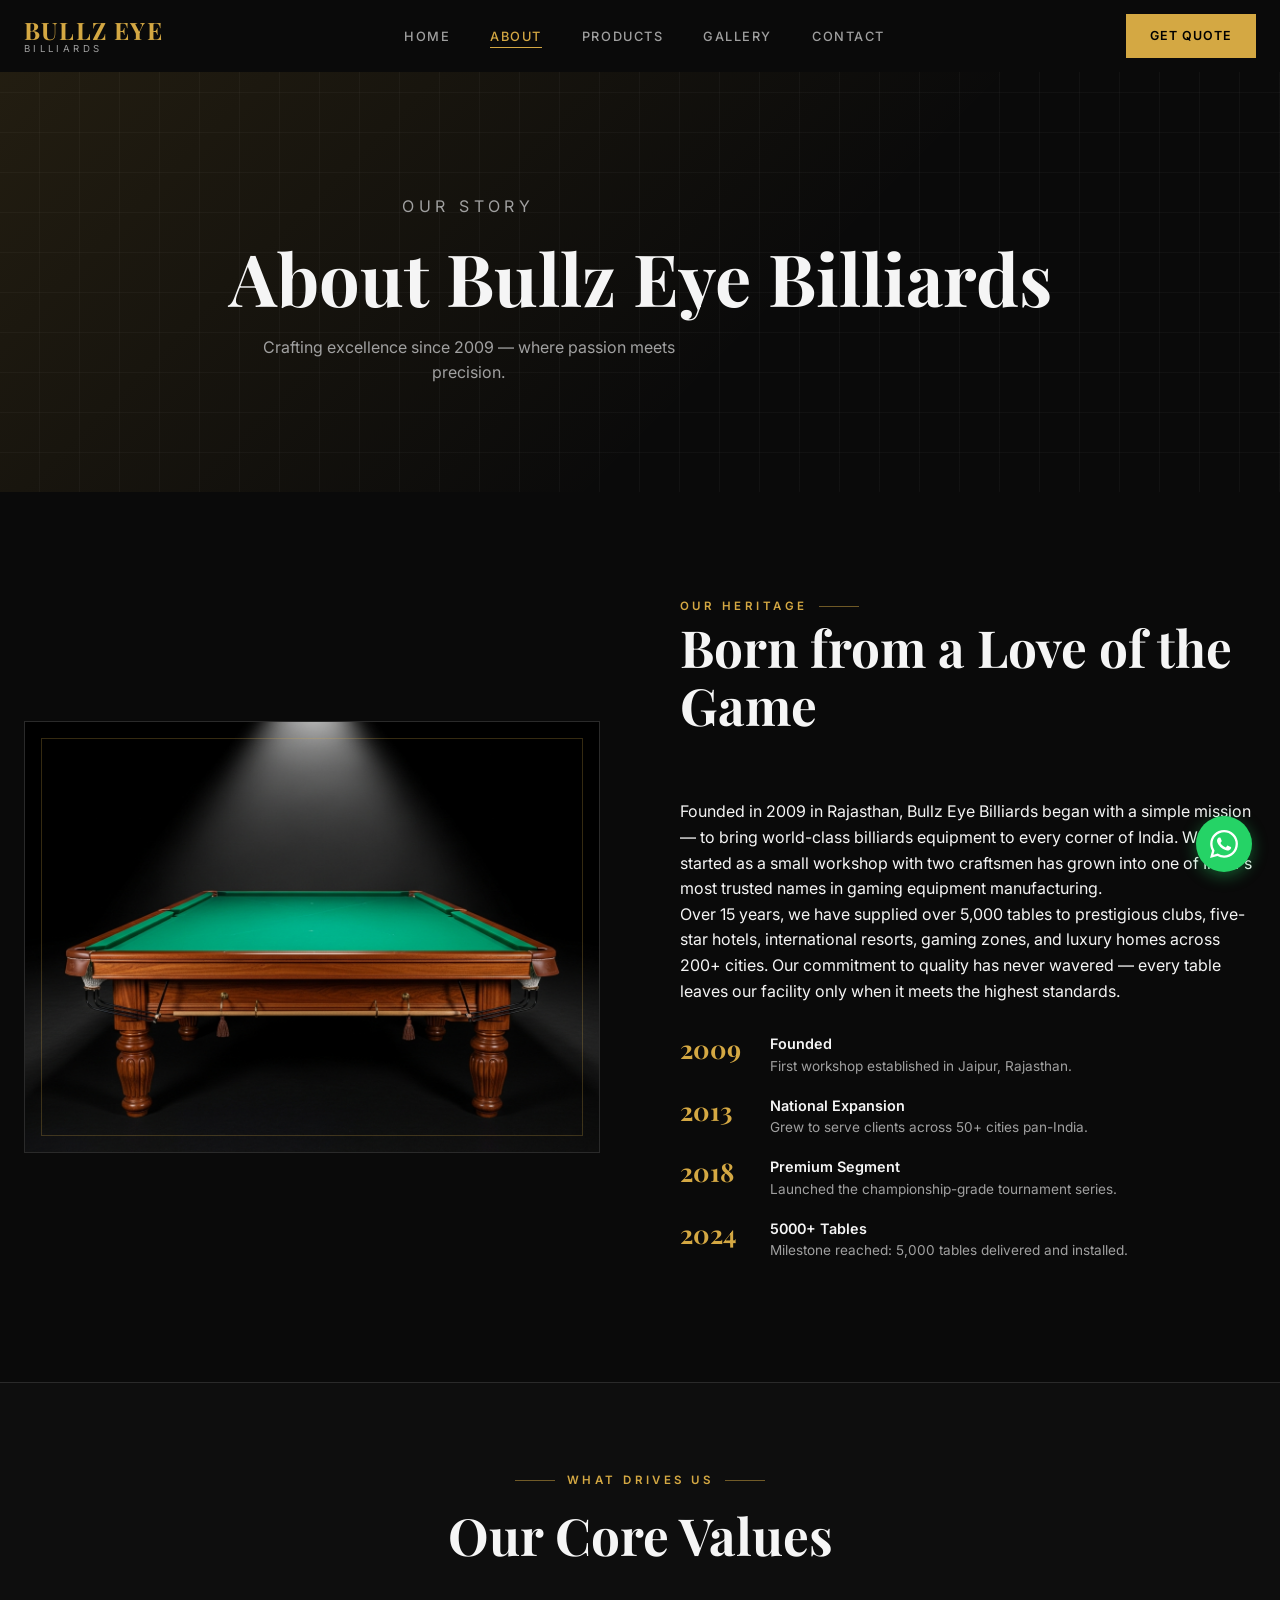
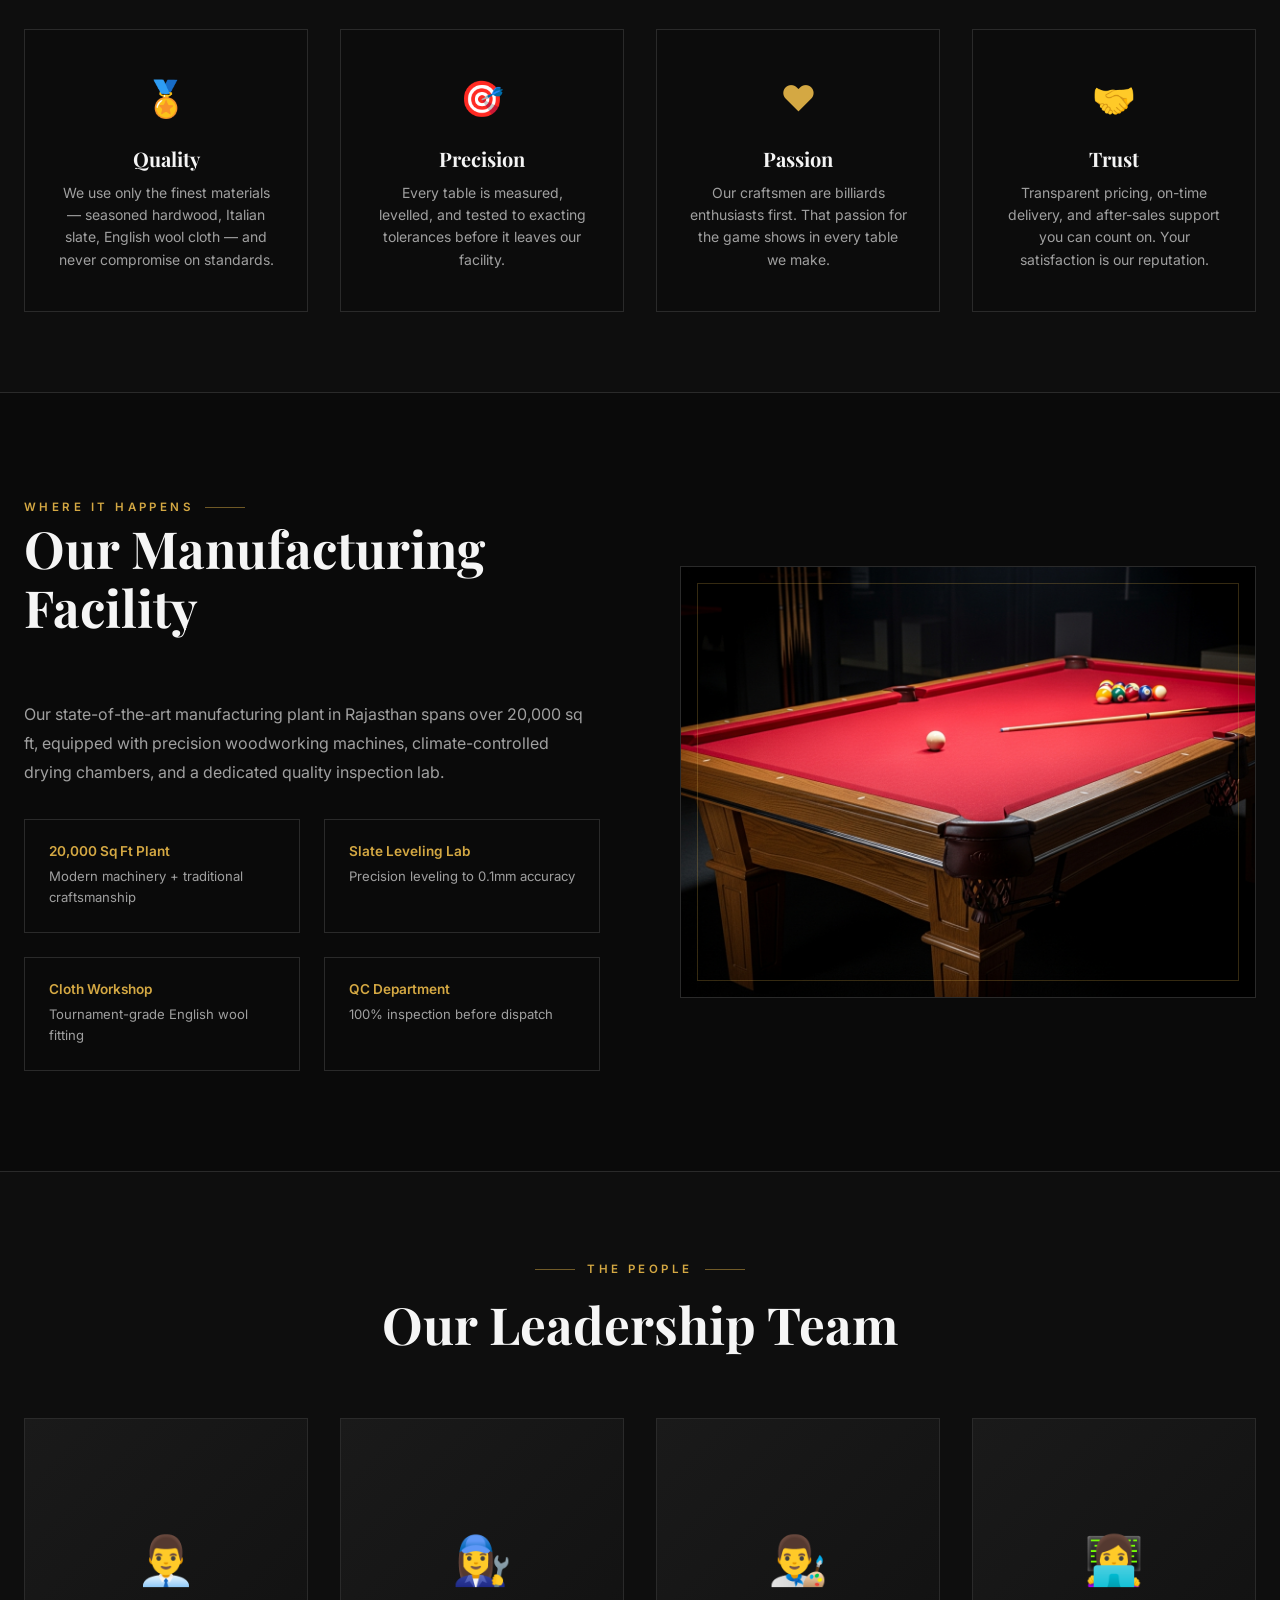
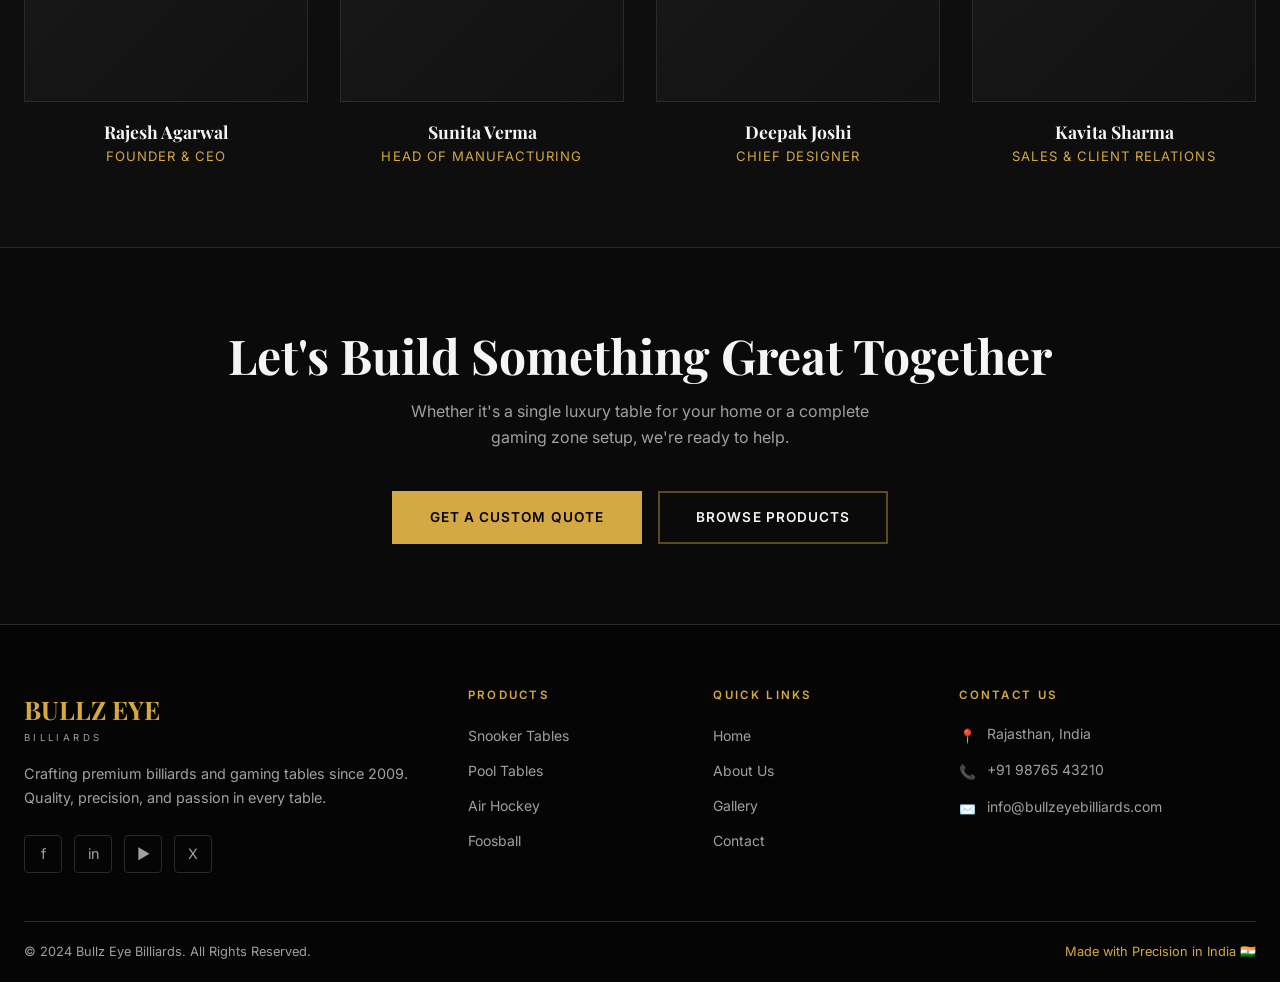
==== commit 8d299b3d: "Add updated HTML pages, CSS styles, JS scripts, and product images" ====
--- a/about.html
+++ b/about.html
@@ -5,8 +5,8 @@
   <meta name="viewport" content="width=device-width, initial-scale=1.0" />
   <title>About Us | Bullz Eye Billiards</title>
   <meta name="description" content="Learn about Bullz Eye Billiards — our story, values, manufacturing process, and the team behind India's premium billiards table manufacturer." />
-  <link rel="stylesheet" href="css/style.css" />
-  <link rel="stylesheet" href="css/about.css" />
+  <link rel="stylesheet" href="style.css" />
+  <link rel="stylesheet" href="about.css" />
 </head>
 <body>
 
@@ -54,7 +54,7 @@
   <div class="container">
     <div class="about-story-grid">
       <div class="about-img-wrap reveal">
-        <img src="assets/pictures/snooker-table.png" alt="Premium Bullz Eye snooker table" loading="lazy" />
+        <img src="snooker-table.png" alt="Premium Bullz Eye snooker table" loading="lazy" />
       </div>
 
       <div class="reveal reveal-delay-2">
@@ -162,7 +162,7 @@
         </div>
       </div>
       <div class="about-img-wrap reveal reveal-delay-2">
-        <img src="assets/pictures/american-pool-table.png" alt="Bullz Eye manufacturing quality" loading="lazy" />
+        <img src="american-pool-table.png" alt="Bullz Eye manufacturing quality" loading="lazy" />
       </div>
     </div>
   </div>
@@ -236,7 +236,6 @@
           <li><a href="products.html">Pool Tables</a></li>
           <li><a href="products.html">Air Hockey</a></li>
           <li><a href="products.html">Foosball</a></li>
-          <li><a href="accessories.html">Accessories</a></li>
         </ul>
       </div>
       <div class="footer-col">
@@ -269,6 +268,6 @@
 <style>
 .cta h2, .cta p { color: var(--text); }
 </style>
-<script src="js/main.js"></script>
+<script src="main.js"></script>
 </body>
 </html>
--- a/style.css
+++ b/style.css
@@ -0,0 +1,439 @@
+/* ============================================================
+   BULLZ EYE BILLIARDS — Shared Styles
+   Covers: CSS variables, reset, typography, navbar, footer,
+   WhatsApp button, section headings, buttons, animations
+   ============================================================ */
+
+@import url('https://fonts.googleapis.com/css2?family=Playfair+Display:wght@400;600;700;900&family=Inter:wght@300;400;500;600;700&display=swap');
+
+/* --- CSS Variables --- */
+:root {
+  --bg:         #0a0a0a;
+  --surface:    #1a1a1a;
+  --surface2:   #1e1e1e;
+  --border:     #2a2a2a;
+  --gold:       #d4a843;
+  --gold-light: #e8c56a;
+  --gold-dark:  #b8891e;
+  --red:        #c0392b;
+  --neon:       #00c853;
+  --text:       #f5f5f5;
+  --muted:      #a0a0a0;
+  --white:      #ffffff;
+  --font-sans:  'Inter', sans-serif;
+  --font-serif: 'Playfair Display', serif;
+  --nav-h:      72px;
+}
+
+/* --- Reset & Base --- */
+*, *::before, *::after { box-sizing: border-box; margin: 0; padding: 0; }
+
+html { scroll-behavior: smooth; font-size: 16px; }
+
+body {
+  background-color: var(--bg);
+  color: var(--text);
+  font-family: var(--font-sans);
+  line-height: 1.6;
+  -webkit-font-smoothing: antialiased;
+}
+
+img { display: block; max-width: 100%; height: auto; }
+
+a { color: inherit; text-decoration: none; }
+
+ul { list-style: none; }
+
+/* --- Typography --- */
+h1, h2, h3, h4, h5 { font-family: var(--font-serif); line-height: 1.15; }
+
+/* --- Container --- */
+.container { width: 100%; max-width: 1280px; margin: 0 auto; padding: 0 24px; }
+
+/* ============================================================
+   NAVBAR
+   ============================================================ */
+.navbar {
+  position: fixed;
+  top: 0; left: 0; right: 0;
+  z-index: 1000;
+  height: var(--nav-h);
+  display: flex;
+  align-items: center;
+  transition: background 0.3s ease, backdrop-filter 0.3s ease, box-shadow 0.3s ease;
+}
+
+.navbar.scrolled {
+  background: rgba(10, 10, 10, 0.92);
+  backdrop-filter: blur(16px);
+  -webkit-backdrop-filter: blur(16px);
+  box-shadow: 0 1px 0 var(--border);
+}
+
+.navbar .container {
+  display: flex;
+  align-items: center;
+  justify-content: space-between;
+  width: 100%;
+}
+
+.nav-logo { display: flex; flex-direction: column; line-height: 1; }
+.nav-logo .logo-main {
+  font-family: var(--font-serif);
+  font-size: 1.5rem;
+  font-weight: 700;
+  color: var(--gold);
+  letter-spacing: 0.05em;
+}
+.nav-logo .logo-sub {
+  font-size: 0.6rem;
+  letter-spacing: 0.35em;
+  color: var(--muted);
+  text-transform: uppercase;
+  margin-top: 2px;
+}
+
+.nav-links {
+  display: flex;
+  align-items: center;
+  gap: 2.5rem;
+}
+
+.nav-links a {
+  font-size: 0.8rem;
+  font-weight: 500;
+  letter-spacing: 0.12em;
+  text-transform: uppercase;
+  color: var(--muted);
+  transition: color 0.2s;
+  position: relative;
+}
+.nav-links a::after {
+  content: '';
+  position: absolute;
+  bottom: -4px; left: 0; right: 0;
+  height: 1px;
+  background: var(--gold);
+  transform: scaleX(0);
+  transition: transform 0.25s ease;
+  transform-origin: left;
+}
+.nav-links a:hover, .nav-links a.active { color: var(--gold); }
+.nav-links a:hover::after, .nav-links a.active::after { transform: scaleX(1); }
+
+.btn-quote {
+  display: inline-flex;
+  align-items: center;
+  padding: 10px 22px;
+  background: var(--gold);
+  color: #000;
+  font-size: 0.78rem;
+  font-weight: 600;
+  letter-spacing: 0.08em;
+  text-transform: uppercase;
+  border: 2px solid var(--gold);
+  cursor: pointer;
+  transition: background 0.2s, color 0.2s, box-shadow 0.2s;
+}
+.btn-quote:hover {
+  background: transparent;
+  color: var(--gold);
+  box-shadow: 0 0 16px rgba(212,168,67,0.35);
+}
+
+/* Hamburger */
+.nav-toggle {
+  display: none;
+  flex-direction: column;
+  gap: 5px;
+  cursor: pointer;
+  padding: 4px;
+  background: none;
+  border: none;
+}
+.nav-toggle span {
+  display: block;
+  width: 24px; height: 2px;
+  background: var(--text);
+  transition: all 0.3s ease;
+}
+.nav-toggle.open span:nth-child(1) { transform: translateY(7px) rotate(45deg); }
+.nav-toggle.open span:nth-child(2) { opacity: 0; }
+.nav-toggle.open span:nth-child(3) { transform: translateY(-7px) rotate(-45deg); }
+
+/* Mobile menu */
+.nav-mobile {
+  display: none;
+  position: fixed;
+  top: var(--nav-h); left: 0; right: 0;
+  background: rgba(10, 10, 10, 0.97);
+  backdrop-filter: blur(20px);
+  padding: 2rem 1.5rem 2.5rem;
+  flex-direction: column;
+  gap: 1.5rem;
+  border-top: 1px solid var(--border);
+  z-index: 999;
+}
+.nav-mobile.open { display: flex; }
+.nav-mobile a {
+  font-size: 1rem;
+  font-weight: 500;
+  color: var(--muted);
+  letter-spacing: 0.1em;
+  text-transform: uppercase;
+  transition: color 0.2s;
+}
+.nav-mobile a:hover, .nav-mobile a.active { color: var(--gold); }
+.nav-mobile .btn-quote { align-self: flex-start; margin-top: 0.5rem; }
+
+/* ============================================================
+   WHATSAPP FLOATING BUTTON
+   ============================================================ */
+.whatsapp-btn {
+  position: fixed;
+  bottom: 28px; right: 28px;
+  z-index: 900;
+  width: 56px; height: 56px;
+  background: #25d366;
+  border-radius: 50%;
+  display: flex;
+  align-items: center;
+  justify-content: center;
+  box-shadow: 0 4px 16px rgba(37,211,102,0.4);
+  transition: transform 0.2s, box-shadow 0.2s;
+  animation: waPulse 2.5s infinite;
+}
+.whatsapp-btn:hover {
+  transform: scale(1.1);
+  box-shadow: 0 6px 24px rgba(37,211,102,0.55);
+  animation: none;
+}
+.whatsapp-btn svg { width: 28px; height: 28px; fill: #fff; }
+
+@keyframes waPulse {
+  0%, 100% { box-shadow: 0 4px 16px rgba(37,211,102,0.4); }
+  50%       { box-shadow: 0 4px 28px rgba(37,211,102,0.7); }
+}
+
+/* ============================================================
+   SECTION HEADINGS
+   ============================================================ */
+.section-heading {
+  text-align: center;
+  margin-bottom: 4rem;
+}
+.section-heading.left { text-align: left; }
+
+.section-heading .subtitle {
+  display: inline-flex;
+  align-items: center;
+  gap: 0.75rem;
+  font-size: 0.72rem;
+  font-weight: 600;
+  letter-spacing: 0.3em;
+  text-transform: uppercase;
+  color: var(--gold);
+  margin-bottom: 1rem;
+}
+.section-heading .subtitle::before,
+.section-heading .subtitle::after {
+  content: '';
+  display: inline-block;
+  width: 40px; height: 1px;
+  background: var(--gold);
+  opacity: 0.5;
+}
+.section-heading.left .subtitle::before { display: none; }
+
+.section-heading h2 {
+  font-size: clamp(2rem, 5vw, 3.2rem);
+  font-weight: 700;
+  color: var(--text);
+  margin-bottom: 1rem;
+}
+
+.section-heading p {
+  max-width: 600px;
+  margin: 0 auto;
+  color: var(--muted);
+  font-size: 1rem;
+  line-height: 1.7;
+}
+.section-heading.left p { margin: 0; }
+
+/* ============================================================
+   COMMON BUTTONS
+   ============================================================ */
+.btn-primary {
+  display: inline-flex;
+  align-items: center;
+  justify-content: center;
+  padding: 14px 36px;
+  background: var(--gold);
+  color: #000;
+  font-family: var(--font-sans);
+  font-size: 0.85rem;
+  font-weight: 600;
+  letter-spacing: 0.08em;
+  text-transform: uppercase;
+  border: 2px solid var(--gold);
+  cursor: pointer;
+  transition: all 0.25s ease;
+}
+.btn-primary:hover {
+  background: transparent;
+  color: var(--gold);
+  box-shadow: 0 0 20px rgba(212,168,67,0.35);
+}
+
+.btn-outline {
+  display: inline-flex;
+  align-items: center;
+  justify-content: center;
+  padding: 14px 36px;
+  background: transparent;
+  color: var(--text);
+  font-family: var(--font-sans);
+  font-size: 0.85rem;
+  font-weight: 600;
+  letter-spacing: 0.08em;
+  text-transform: uppercase;
+  border: 2px solid rgba(212,168,67,0.4);
+  cursor: pointer;
+  transition: all 0.25s ease;
+}
+.btn-outline:hover {
+  border-color: var(--gold);
+  color: var(--gold);
+  background: rgba(212,168,67,0.07);
+}
+
+/* ============================================================
+   FOOTER
+   ============================================================ */
+footer {
+  background: #050505;
+  border-top: 1px solid var(--border);
+  padding: 64px 0 0;
+}
+
+.footer-grid {
+  display: grid;
+  grid-template-columns: 2fr 1fr 1fr 1.5fr;
+  gap: 3rem;
+  padding-bottom: 3rem;
+  border-bottom: 1px solid var(--border);
+}
+
+.footer-brand .logo-main {
+  font-family: var(--font-serif);
+  font-size: 1.6rem;
+  font-weight: 700;
+  color: var(--gold);
+}
+.footer-brand .logo-sub {
+  font-size: 0.6rem;
+  letter-spacing: 0.35em;
+  color: var(--muted);
+  text-transform: uppercase;
+  margin-bottom: 1rem;
+}
+.footer-brand p {
+  color: var(--muted);
+  font-size: 0.9rem;
+  line-height: 1.7;
+  margin-bottom: 1.5rem;
+}
+
+.footer-social { display: flex; gap: 0.75rem; }
+.footer-social a {
+  width: 38px; height: 38px;
+  border: 1px solid var(--border);
+  border-radius: 4px;
+  display: flex;
+  align-items: center;
+  justify-content: center;
+  color: var(--muted);
+  font-size: 0.9rem;
+  transition: border-color 0.2s, color 0.2s, background 0.2s;
+}
+.footer-social a:hover { border-color: var(--gold); color: var(--gold); background: rgba(212,168,67,0.08); }
+
+.footer-col h4 {
+  font-family: var(--font-sans);
+  font-size: 0.72rem;
+  font-weight: 600;
+  letter-spacing: 0.2em;
+  text-transform: uppercase;
+  color: var(--gold);
+  margin-bottom: 1.25rem;
+}
+.footer-col ul { display: flex; flex-direction: column; gap: 0.6rem; }
+.footer-col ul li a {
+  font-size: 0.875rem;
+  color: var(--muted);
+  transition: color 0.2s;
+}
+.footer-col ul li a:hover { color: var(--gold); }
+
+.footer-contact-item {
+  display: flex;
+  align-items: flex-start;
+  gap: 0.75rem;
+  margin-bottom: 0.75rem;
+}
+.footer-contact-item .icon {
+  width: 16px;
+  color: var(--gold);
+  margin-top: 3px;
+  flex-shrink: 0;
+  font-size: 0.85rem;
+}
+.footer-contact-item p {
+  font-size: 0.875rem;
+  color: var(--muted);
+  line-height: 1.5;
+}
+
+.footer-bottom {
+  padding: 1.25rem 0;
+  display: flex;
+  align-items: center;
+  justify-content: space-between;
+  gap: 1rem;
+  flex-wrap: wrap;
+}
+.footer-bottom p { font-size: 0.8rem; color: var(--muted); }
+.footer-bottom .made-in { color: var(--gold); }
+
+/* ============================================================
+   REVEAL ANIMATIONS (triggered by JS IntersectionObserver)
+   ============================================================ */
+.reveal {
+  opacity: 0;
+  transform: translateY(28px);
+  transition: opacity 0.6s ease, transform 0.6s ease;
+}
+.reveal.visible {
+  opacity: 1;
+  transform: translateY(0);
+}
+.reveal-delay-1 { transition-delay: 0.1s; }
+.reveal-delay-2 { transition-delay: 0.2s; }
+.reveal-delay-3 { transition-delay: 0.3s; }
+.reveal-delay-4 { transition-delay: 0.4s; }
+.reveal-delay-5 { transition-delay: 0.5s; }
+
+/* ============================================================
+   RESPONSIVE BREAKPOINTS
+   ============================================================ */
+@media (max-width: 1024px) {
+  .footer-grid { grid-template-columns: 1fr 1fr; }
+}
+
+@media (max-width: 768px) {
+  .nav-links, .btn-quote { display: none; }
+  .nav-toggle { display: flex; }
+  .footer-grid { grid-template-columns: 1fr; gap: 2rem; }
+  .footer-bottom { flex-direction: column; text-align: center; }
+}
--- a/about.css
+++ b/about.css
@@ -0,0 +1,117 @@
+/* ============================================================
+   BULLZ EYE BILLIARDS — About Page Styles
+   ============================================================ */
+
+.page-hero {
+  position: relative;
+  height: 420px;
+  display: flex;
+  align-items: center;
+  justify-content: center;
+  text-align: center;
+  overflow: hidden;
+  margin-top: var(--nav-h);
+}
+.page-hero-bg {
+  position: absolute;
+  inset: 0;
+  background: linear-gradient(135deg, rgba(212,168,67,0.12) 0%, rgba(10,10,10,0) 60%);
+}
+.page-hero-bg::before {
+  content: '';
+  position: absolute;
+  inset: 0;
+  background:
+    repeating-linear-gradient(0deg, transparent, transparent 39px, rgba(255,255,255,0.03) 39px, rgba(255,255,255,0.03) 40px),
+    repeating-linear-gradient(90deg, transparent, transparent 39px, rgba(255,255,255,0.03) 39px, rgba(255,255,255,0.03) 40px);
+}
+.page-hero-content { position: relative; z-index: 1; padding: 0 24px; }
+.page-hero-eyebrow { font-size: 0.72rem; letter-spacing: 0.3em; color: var(--gold); text-transform: uppercase; margin-bottom: 1rem; }
+.page-hero-content h1 { font-size: clamp(2.5rem, 6vw, 4.5rem); font-weight: 700; }
+.page-hero-content p { color: var(--muted); margin-top: 1rem; font-size: 1rem; max-width: 480px; }
+
+/* --- Story Section --- */
+.about-story { padding: 100px 0; }
+.about-story-grid { display: grid; grid-template-columns: 1fr 1fr; gap: 5rem; align-items: center; }
+
+.about-img-wrap {
+  position: relative;
+  aspect-ratio: 4/3;
+  overflow: hidden;
+  border: 1px solid var(--border);
+}
+.about-img-wrap img { width: 100%; height: 100%; object-fit: cover; }
+.about-img-wrap::after {
+  content: '';
+  position: absolute;
+  inset: 16px;
+  border: 1px solid rgba(212,168,67,0.25);
+  pointer-events: none;
+}
+
+.about-story-text h2 { font-size: clamp(1.8rem, 4vw, 2.8rem); margin-bottom: 1.5rem; }
+.about-story-text p { color: var(--muted); line-height: 1.8; margin-bottom: 1.25rem; font-size: 0.95rem; }
+
+.milestone { display: flex; gap: 1.25rem; align-items: flex-start; margin-bottom: 1.25rem; }
+.milestone-year {
+  font-family: var(--font-serif);
+  font-size: 1.6rem;
+  font-weight: 700;
+  color: var(--gold);
+  line-height: 1;
+  flex-shrink: 0;
+  width: 70px;
+}
+.milestone-text h5 { font-family: var(--font-sans); font-size: 0.9rem; font-weight: 600; margin-bottom: 0.2rem; }
+.milestone-text p { font-size: 0.85rem; color: var(--muted); }
+
+/* --- Values Section --- */
+.values { padding: 80px 0; background: rgba(26,26,26,0.3); border-top: 1px solid var(--border); border-bottom: 1px solid var(--border); }
+.values-grid { display: grid; grid-template-columns: repeat(4, 1fr); gap: 2rem; }
+
+.value-card {
+  padding: 2.5rem 2rem;
+  border: 1px solid var(--border);
+  background: rgba(10,10,10,0.5);
+  text-align: center;
+  transition: border-color 0.3s, transform 0.3s;
+}
+.value-card:hover { border-color: rgba(212,168,67,0.4); transform: translateY(-4px); }
+.value-icon { font-size: 2.2rem; margin-bottom: 1.25rem; color: var(--gold); }
+.value-card h4 { font-family: var(--font-serif); font-size: 1.25rem; margin-bottom: 0.75rem; }
+.value-card p { font-size: 0.875rem; color: var(--muted); line-height: 1.6; }
+
+/* --- Facility --- */
+.facility { padding: 100px 0; }
+.facility-grid { display: grid; grid-template-columns: 1fr 1fr; gap: 5rem; align-items: center; }
+.facility-features { display: grid; grid-template-columns: 1fr 1fr; gap: 1.5rem; margin-top: 2rem; }
+.facility-feature { padding: 1.5rem; border: 1px solid var(--border); background: rgba(10,10,10,0.5); }
+.facility-feature h5 { font-family: var(--font-sans); font-size: 0.85rem; font-weight: 600; color: var(--gold); margin-bottom: 0.4rem; }
+.facility-feature p { font-size: 0.82rem; color: var(--muted); }
+
+/* --- Team --- */
+.team { padding: 80px 0; background: rgba(26,26,26,0.3); border-top: 1px solid var(--border); }
+.team-grid { display: grid; grid-template-columns: repeat(4, 1fr); gap: 2rem; }
+.team-card { text-align: center; }
+.team-avatar {
+  width: 100%; aspect-ratio: 1;
+  background: linear-gradient(135deg, var(--surface) 0%, #111 100%);
+  border: 1px solid var(--border);
+  margin-bottom: 1.25rem;
+  display: flex; align-items: center; justify-content: center;
+  font-size: 3rem;
+  color: var(--gold);
+  overflow: hidden;
+}
+.team-card h4 { font-size: 1.1rem; margin-bottom: 0.25rem; }
+.team-card p { font-size: 0.82rem; color: var(--gold); letter-spacing: 0.08em; text-transform: uppercase; }
+
+/* Responsive */
+@media (max-width: 1024px) {
+  .about-story-grid, .facility-grid { grid-template-columns: 1fr; gap: 3rem; }
+  .values-grid, .team-grid { grid-template-columns: repeat(2, 1fr); }
+}
+@media (max-width: 640px) {
+  .values-grid, .team-grid { grid-template-columns: 1fr; }
+  .facility-features { grid-template-columns: 1fr; }
+}
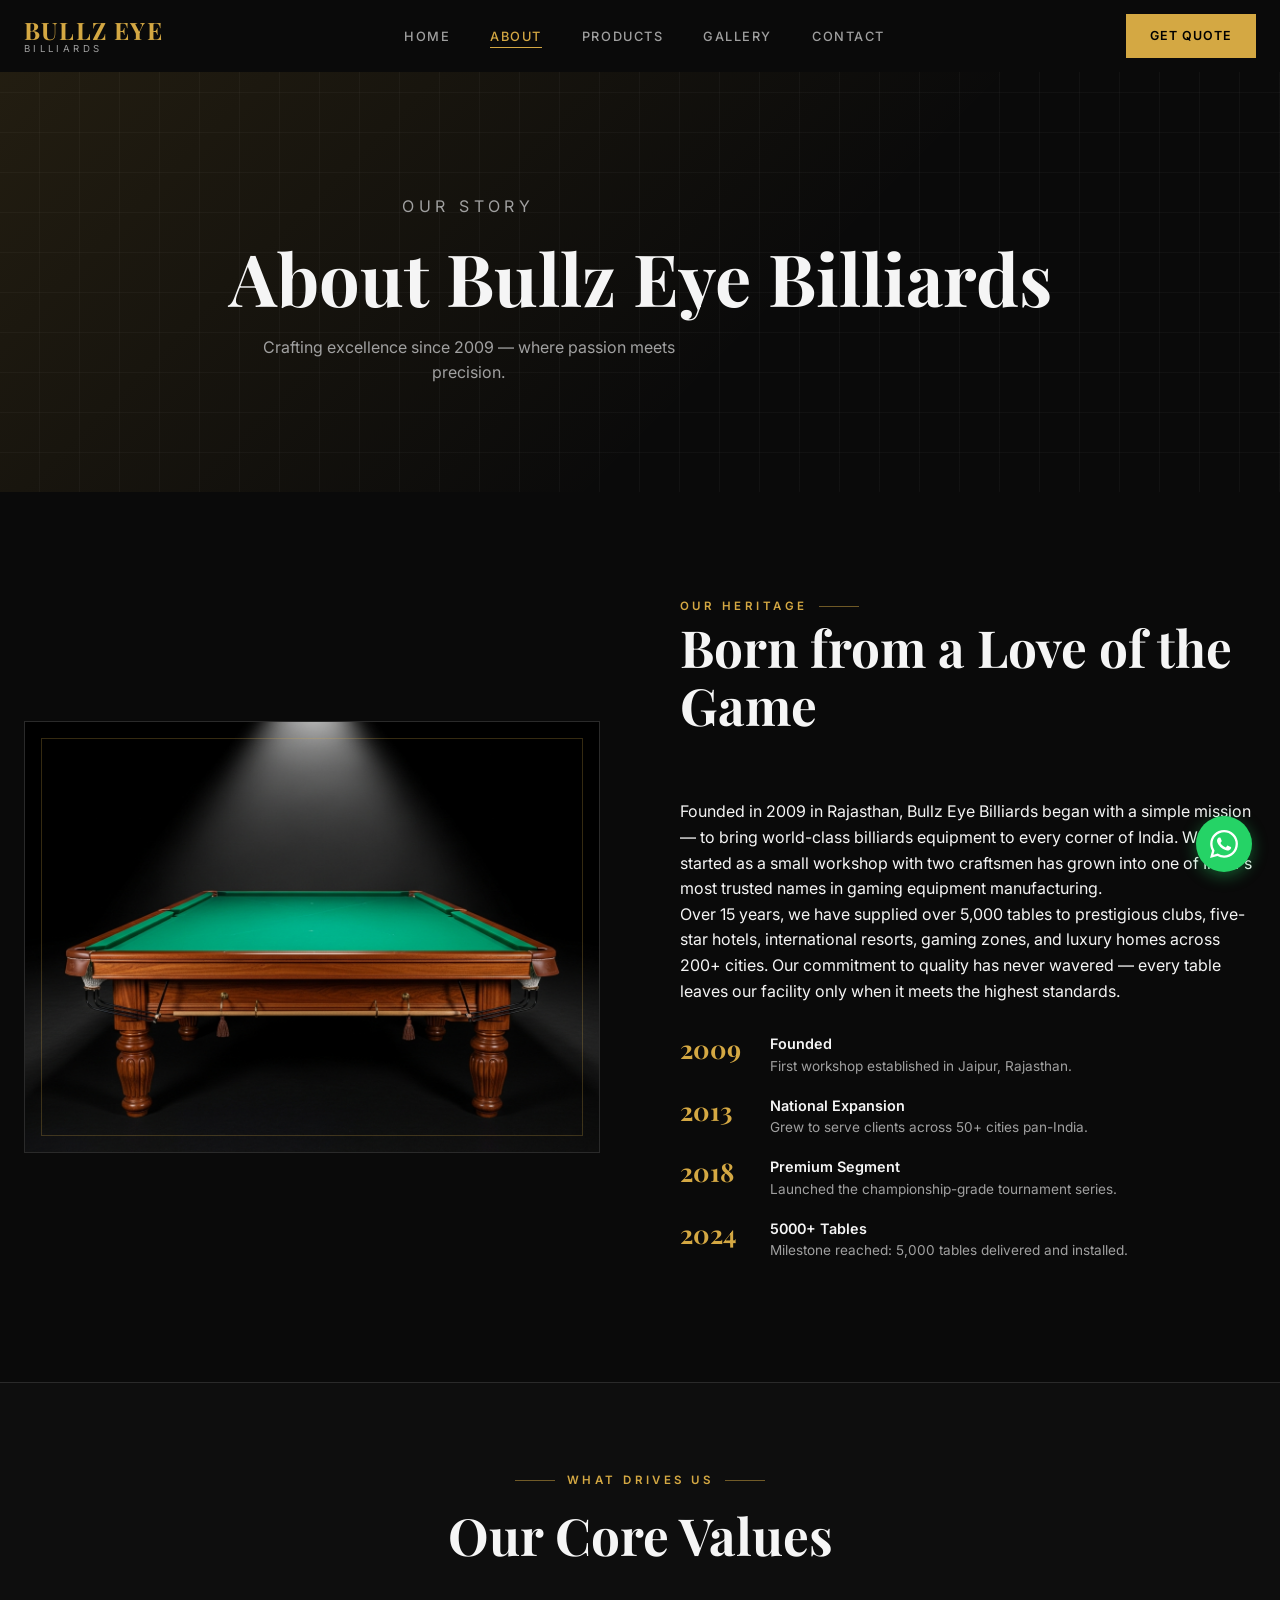
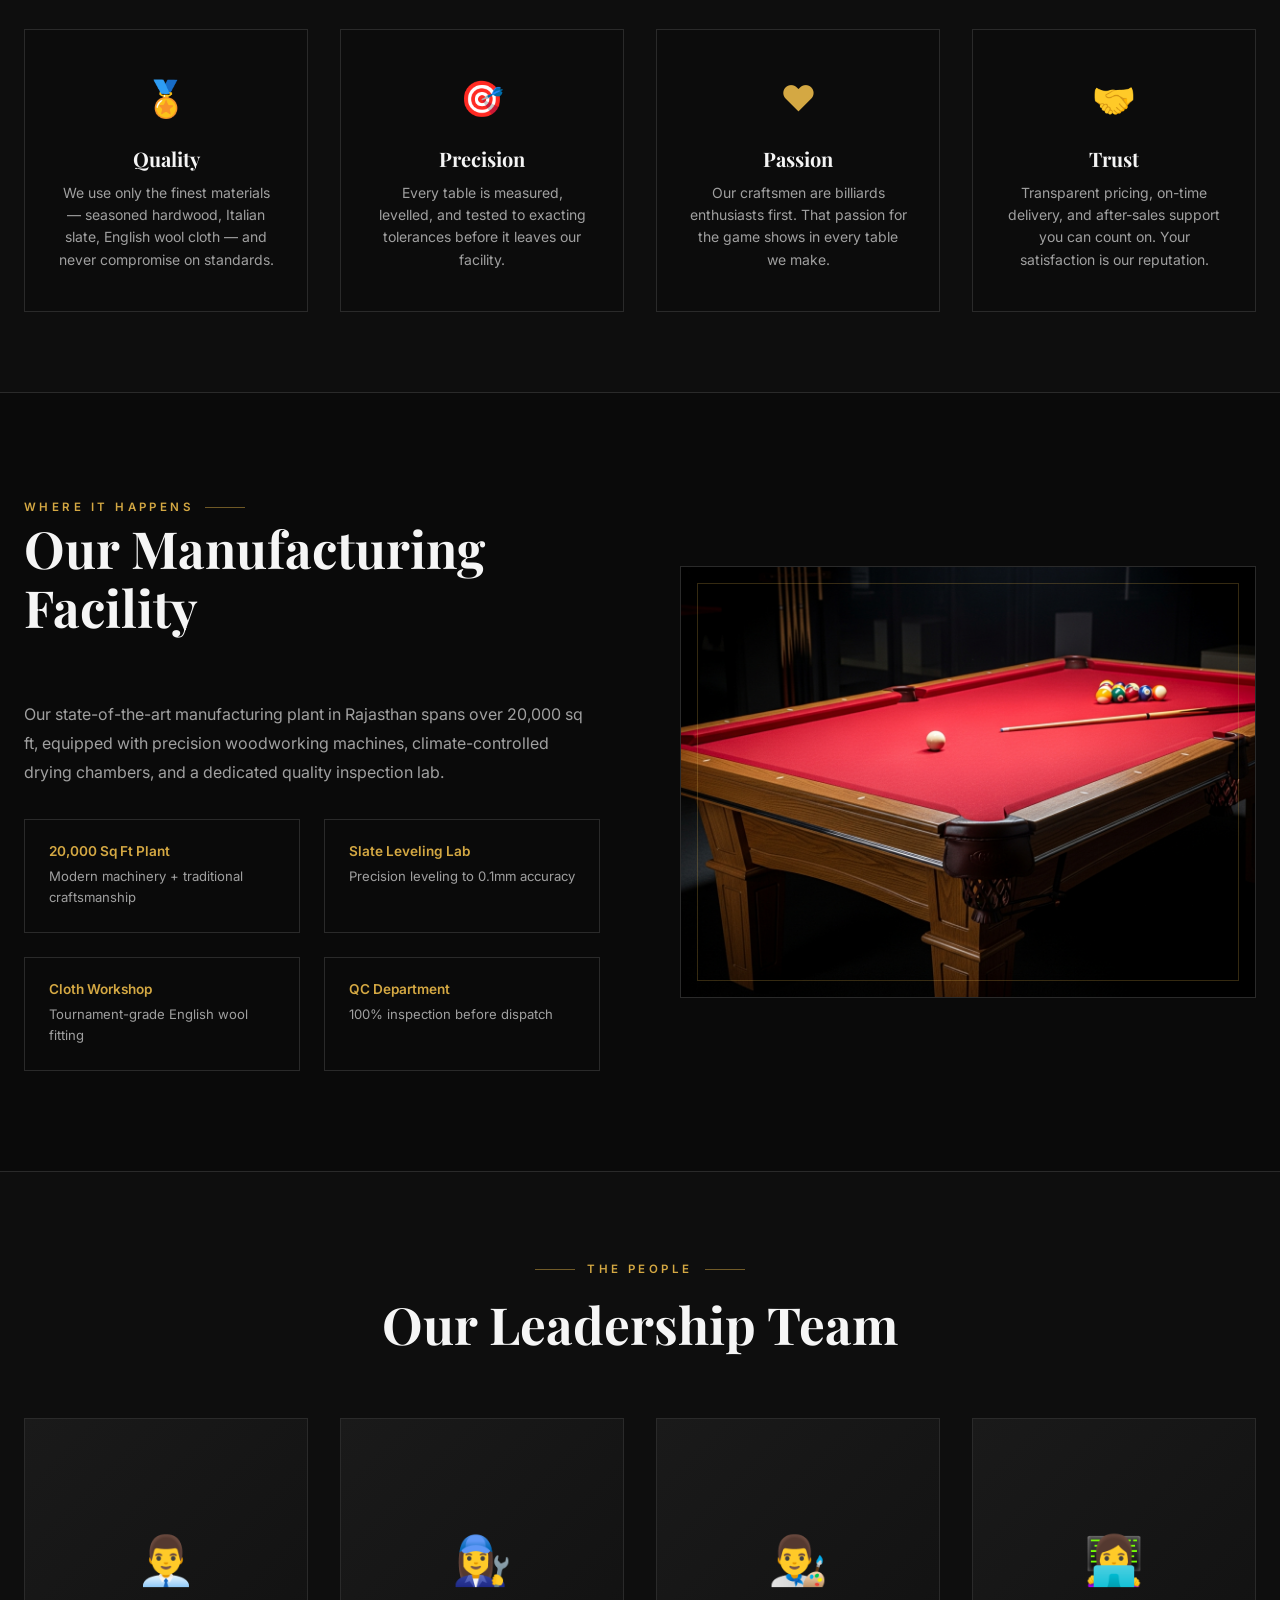
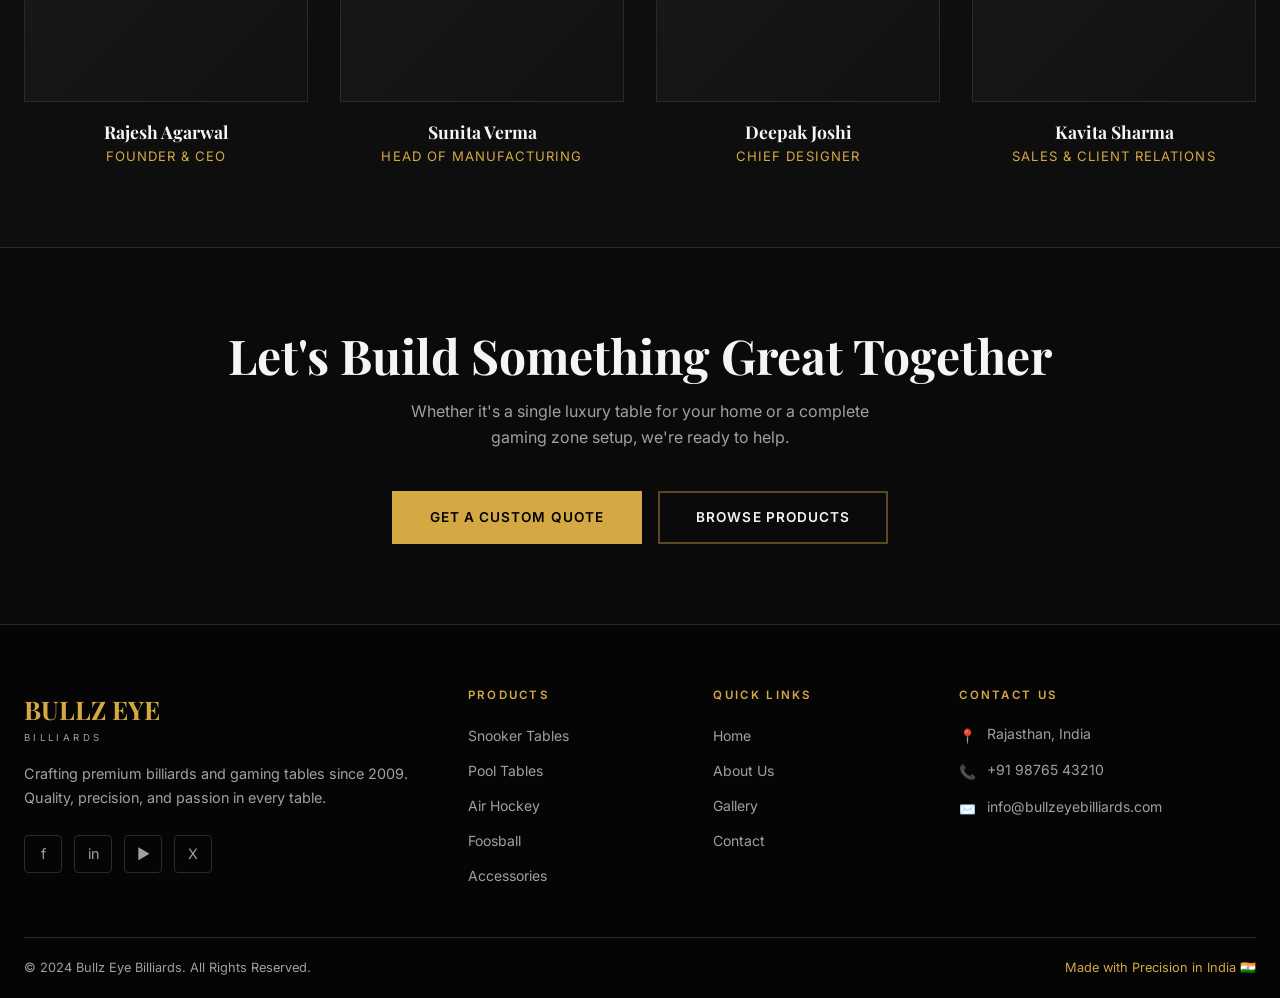
==== commit 665578f4: "Merge pull request #2 from janhavitate1511-droid/main My changes" ====
--- a/about.html
+++ b/about.html
@@ -5,8 +5,8 @@
   <meta name="viewport" content="width=device-width, initial-scale=1.0" />
   <title>About Us | Bullz Eye Billiards</title>
   <meta name="description" content="Learn about Bullz Eye Billiards — our story, values, manufacturing process, and the team behind India's premium billiards table manufacturer." />
-  <link rel="stylesheet" href="style.css" />
-  <link rel="stylesheet" href="about.css" />
+  <link rel="stylesheet" href="css/style.css" />
+  <link rel="stylesheet" href="css/about.css" />
 </head>
 <body>
 
@@ -54,7 +54,7 @@
   <div class="container">
     <div class="about-story-grid">
       <div class="about-img-wrap reveal">
-        <img src="snooker-table.png" alt="Premium Bullz Eye snooker table" loading="lazy" />
+        <img src="assets/pictures/snooker-table.png" alt="Premium Bullz Eye snooker table" loading="lazy" />
       </div>
 
       <div class="reveal reveal-delay-2">
@@ -162,7 +162,7 @@
         </div>
       </div>
       <div class="about-img-wrap reveal reveal-delay-2">
-        <img src="american-pool-table.png" alt="Bullz Eye manufacturing quality" loading="lazy" />
+        <img src="assets/pictures/american-pool-table.png" alt="Bullz Eye manufacturing quality" loading="lazy" />
       </div>
     </div>
   </div>
@@ -236,6 +236,7 @@
           <li><a href="products.html">Pool Tables</a></li>
           <li><a href="products.html">Air Hockey</a></li>
           <li><a href="products.html">Foosball</a></li>
+          <li><a href="accessories.html">Accessories</a></li>
         </ul>
       </div>
       <div class="footer-col">
@@ -268,6 +269,6 @@
 <style>
 .cta h2, .cta p { color: var(--text); }
 </style>
-<script src="main.js"></script>
+<script src="js/main.js"></script>
 </body>
 </html>
--- a/css/style.css
+++ b/css/style.css
@@ -0,0 +1,439 @@
+/* ============================================================
+   BULLZ EYE BILLIARDS — Shared Styles
+   Covers: CSS variables, reset, typography, navbar, footer,
+   WhatsApp button, section headings, buttons, animations
+   ============================================================ */
+
+@import url('https://fonts.googleapis.com/css2?family=Playfair+Display:wght@400;600;700;900&family=Inter:wght@300;400;500;600;700&display=swap');
+
+/* --- CSS Variables --- */
+:root {
+  --bg:         #0a0a0a;
+  --surface:    #1a1a1a;
+  --surface2:   #1e1e1e;
+  --border:     #2a2a2a;
+  --gold:       #d4a843;
+  --gold-light: #e8c56a;
+  --gold-dark:  #b8891e;
+  --red:        #c0392b;
+  --neon:       #00c853;
+  --text:       #f5f5f5;
+  --muted:      #a0a0a0;
+  --white:      #ffffff;
+  --font-sans:  'Inter', sans-serif;
+  --font-serif: 'Playfair Display', serif;
+  --nav-h:      72px;
+}
+
+/* --- Reset & Base --- */
+*, *::before, *::after { box-sizing: border-box; margin: 0; padding: 0; }
+
+html { scroll-behavior: smooth; font-size: 16px; }
+
+body {
+  background-color: var(--bg);
+  color: var(--text);
+  font-family: var(--font-sans);
+  line-height: 1.6;
+  -webkit-font-smoothing: antialiased;
+}
+
+img { display: block; max-width: 100%; height: auto; }
+
+a { color: inherit; text-decoration: none; }
+
+ul { list-style: none; }
+
+/* --- Typography --- */
+h1, h2, h3, h4, h5 { font-family: var(--font-serif); line-height: 1.15; }
+
+/* --- Container --- */
+.container { width: 100%; max-width: 1280px; margin: 0 auto; padding: 0 24px; }
+
+/* ============================================================
+   NAVBAR
+   ============================================================ */
+.navbar {
+  position: fixed;
+  top: 0; left: 0; right: 0;
+  z-index: 1000;
+  height: var(--nav-h);
+  display: flex;
+  align-items: center;
+  transition: background 0.3s ease, backdrop-filter 0.3s ease, box-shadow 0.3s ease;
+}
+
+.navbar.scrolled {
+  background: rgba(10, 10, 10, 0.92);
+  backdrop-filter: blur(16px);
+  -webkit-backdrop-filter: blur(16px);
+  box-shadow: 0 1px 0 var(--border);
+}
+
+.navbar .container {
+  display: flex;
+  align-items: center;
+  justify-content: space-between;
+  width: 100%;
+}
+
+.nav-logo { display: flex; flex-direction: column; line-height: 1; }
+.nav-logo .logo-main {
+  font-family: var(--font-serif);
+  font-size: 1.5rem;
+  font-weight: 700;
+  color: var(--gold);
+  letter-spacing: 0.05em;
+}
+.nav-logo .logo-sub {
+  font-size: 0.6rem;
+  letter-spacing: 0.35em;
+  color: var(--muted);
+  text-transform: uppercase;
+  margin-top: 2px;
+}
+
+.nav-links {
+  display: flex;
+  align-items: center;
+  gap: 2.5rem;
+}
+
+.nav-links a {
+  font-size: 0.8rem;
+  font-weight: 500;
+  letter-spacing: 0.12em;
+  text-transform: uppercase;
+  color: var(--muted);
+  transition: color 0.2s;
+  position: relative;
+}
+.nav-links a::after {
+  content: '';
+  position: absolute;
+  bottom: -4px; left: 0; right: 0;
+  height: 1px;
+  background: var(--gold);
+  transform: scaleX(0);
+  transition: transform 0.25s ease;
+  transform-origin: left;
+}
+.nav-links a:hover, .nav-links a.active { color: var(--gold); }
+.nav-links a:hover::after, .nav-links a.active::after { transform: scaleX(1); }
+
+.btn-quote {
+  display: inline-flex;
+  align-items: center;
+  padding: 10px 22px;
+  background: var(--gold);
+  color: #000;
+  font-size: 0.78rem;
+  font-weight: 600;
+  letter-spacing: 0.08em;
+  text-transform: uppercase;
+  border: 2px solid var(--gold);
+  cursor: pointer;
+  transition: background 0.2s, color 0.2s, box-shadow 0.2s;
+}
+.btn-quote:hover {
+  background: transparent;
+  color: var(--gold);
+  box-shadow: 0 0 16px rgba(212,168,67,0.35);
+}
+
+/* Hamburger */
+.nav-toggle {
+  display: none;
+  flex-direction: column;
+  gap: 5px;
+  cursor: pointer;
+  padding: 4px;
+  background: none;
+  border: none;
+}
+.nav-toggle span {
+  display: block;
+  width: 24px; height: 2px;
+  background: var(--text);
+  transition: all 0.3s ease;
+}
+.nav-toggle.open span:nth-child(1) { transform: translateY(7px) rotate(45deg); }
+.nav-toggle.open span:nth-child(2) { opacity: 0; }
+.nav-toggle.open span:nth-child(3) { transform: translateY(-7px) rotate(-45deg); }
+
+/* Mobile menu */
+.nav-mobile {
+  display: none;
+  position: fixed;
+  top: var(--nav-h); left: 0; right: 0;
+  background: rgba(10, 10, 10, 0.97);
+  backdrop-filter: blur(20px);
+  padding: 2rem 1.5rem 2.5rem;
+  flex-direction: column;
+  gap: 1.5rem;
+  border-top: 1px solid var(--border);
+  z-index: 999;
+}
+.nav-mobile.open { display: flex; }
+.nav-mobile a {
+  font-size: 1rem;
+  font-weight: 500;
+  color: var(--muted);
+  letter-spacing: 0.1em;
+  text-transform: uppercase;
+  transition: color 0.2s;
+}
+.nav-mobile a:hover, .nav-mobile a.active { color: var(--gold); }
+.nav-mobile .btn-quote { align-self: flex-start; margin-top: 0.5rem; }
+
+/* ============================================================
+   WHATSAPP FLOATING BUTTON
+   ============================================================ */
+.whatsapp-btn {
+  position: fixed;
+  bottom: 28px; right: 28px;
+  z-index: 900;
+  width: 56px; height: 56px;
+  background: #25d366;
+  border-radius: 50%;
+  display: flex;
+  align-items: center;
+  justify-content: center;
+  box-shadow: 0 4px 16px rgba(37,211,102,0.4);
+  transition: transform 0.2s, box-shadow 0.2s;
+  animation: waPulse 2.5s infinite;
+}
+.whatsapp-btn:hover {
+  transform: scale(1.1);
+  box-shadow: 0 6px 24px rgba(37,211,102,0.55);
+  animation: none;
+}
+.whatsapp-btn svg { width: 28px; height: 28px; fill: #fff; }
+
+@keyframes waPulse {
+  0%, 100% { box-shadow: 0 4px 16px rgba(37,211,102,0.4); }
+  50%       { box-shadow: 0 4px 28px rgba(37,211,102,0.7); }
+}
+
+/* ============================================================
+   SECTION HEADINGS
+   ============================================================ */
+.section-heading {
+  text-align: center;
+  margin-bottom: 4rem;
+}
+.section-heading.left { text-align: left; }
+
+.section-heading .subtitle {
+  display: inline-flex;
+  align-items: center;
+  gap: 0.75rem;
+  font-size: 0.72rem;
+  font-weight: 600;
+  letter-spacing: 0.3em;
+  text-transform: uppercase;
+  color: var(--gold);
+  margin-bottom: 1rem;
+}
+.section-heading .subtitle::before,
+.section-heading .subtitle::after {
+  content: '';
+  display: inline-block;
+  width: 40px; height: 1px;
+  background: var(--gold);
+  opacity: 0.5;
+}
+.section-heading.left .subtitle::before { display: none; }
+
+.section-heading h2 {
+  font-size: clamp(2rem, 5vw, 3.2rem);
+  font-weight: 700;
+  color: var(--text);
+  margin-bottom: 1rem;
+}
+
+.section-heading p {
+  max-width: 600px;
+  margin: 0 auto;
+  color: var(--muted);
+  font-size: 1rem;
+  line-height: 1.7;
+}
+.section-heading.left p { margin: 0; }
+
+/* ============================================================
+   COMMON BUTTONS
+   ============================================================ */
+.btn-primary {
+  display: inline-flex;
+  align-items: center;
+  justify-content: center;
+  padding: 14px 36px;
+  background: var(--gold);
+  color: #000;
+  font-family: var(--font-sans);
+  font-size: 0.85rem;
+  font-weight: 600;
+  letter-spacing: 0.08em;
+  text-transform: uppercase;
+  border: 2px solid var(--gold);
+  cursor: pointer;
+  transition: all 0.25s ease;
+}
+.btn-primary:hover {
+  background: transparent;
+  color: var(--gold);
+  box-shadow: 0 0 20px rgba(212,168,67,0.35);
+}
+
+.btn-outline {
+  display: inline-flex;
+  align-items: center;
+  justify-content: center;
+  padding: 14px 36px;
+  background: transparent;
+  color: var(--text);
+  font-family: var(--font-sans);
+  font-size: 0.85rem;
+  font-weight: 600;
+  letter-spacing: 0.08em;
+  text-transform: uppercase;
+  border: 2px solid rgba(212,168,67,0.4);
+  cursor: pointer;
+  transition: all 0.25s ease;
+}
+.btn-outline:hover {
+  border-color: var(--gold);
+  color: var(--gold);
+  background: rgba(212,168,67,0.07);
+}
+
+/* ============================================================
+   FOOTER
+   ============================================================ */
+footer {
+  background: #050505;
+  border-top: 1px solid var(--border);
+  padding: 64px 0 0;
+}
+
+.footer-grid {
+  display: grid;
+  grid-template-columns: 2fr 1fr 1fr 1.5fr;
+  gap: 3rem;
+  padding-bottom: 3rem;
+  border-bottom: 1px solid var(--border);
+}
+
+.footer-brand .logo-main {
+  font-family: var(--font-serif);
+  font-size: 1.6rem;
+  font-weight: 700;
+  color: var(--gold);
+}
+.footer-brand .logo-sub {
+  font-size: 0.6rem;
+  letter-spacing: 0.35em;
+  color: var(--muted);
+  text-transform: uppercase;
+  margin-bottom: 1rem;
+}
+.footer-brand p {
+  color: var(--muted);
+  font-size: 0.9rem;
+  line-height: 1.7;
+  margin-bottom: 1.5rem;
+}
+
+.footer-social { display: flex; gap: 0.75rem; }
+.footer-social a {
+  width: 38px; height: 38px;
+  border: 1px solid var(--border);
+  border-radius: 4px;
+  display: flex;
+  align-items: center;
+  justify-content: center;
+  color: var(--muted);
+  font-size: 0.9rem;
+  transition: border-color 0.2s, color 0.2s, background 0.2s;
+}
+.footer-social a:hover { border-color: var(--gold); color: var(--gold); background: rgba(212,168,67,0.08); }
+
+.footer-col h4 {
+  font-family: var(--font-sans);
+  font-size: 0.72rem;
+  font-weight: 600;
+  letter-spacing: 0.2em;
+  text-transform: uppercase;
+  color: var(--gold);
+  margin-bottom: 1.25rem;
+}
+.footer-col ul { display: flex; flex-direction: column; gap: 0.6rem; }
+.footer-col ul li a {
+  font-size: 0.875rem;
+  color: var(--muted);
+  transition: color 0.2s;
+}
+.footer-col ul li a:hover { color: var(--gold); }
+
+.footer-contact-item {
+  display: flex;
+  align-items: flex-start;
+  gap: 0.75rem;
+  margin-bottom: 0.75rem;
+}
+.footer-contact-item .icon {
+  width: 16px;
+  color: var(--gold);
+  margin-top: 3px;
+  flex-shrink: 0;
+  font-size: 0.85rem;
+}
+.footer-contact-item p {
+  font-size: 0.875rem;
+  color: var(--muted);
+  line-height: 1.5;
+}
+
+.footer-bottom {
+  padding: 1.25rem 0;
+  display: flex;
+  align-items: center;
+  justify-content: space-between;
+  gap: 1rem;
+  flex-wrap: wrap;
+}
+.footer-bottom p { font-size: 0.8rem; color: var(--muted); }
+.footer-bottom .made-in { color: var(--gold); }
+
+/* ============================================================
+   REVEAL ANIMATIONS (triggered by JS IntersectionObserver)
+   ============================================================ */
+.reveal {
+  opacity: 0;
+  transform: translateY(28px);
+  transition: opacity 0.6s ease, transform 0.6s ease;
+}
+.reveal.visible {
+  opacity: 1;
+  transform: translateY(0);
+}
+.reveal-delay-1 { transition-delay: 0.1s; }
+.reveal-delay-2 { transition-delay: 0.2s; }
+.reveal-delay-3 { transition-delay: 0.3s; }
+.reveal-delay-4 { transition-delay: 0.4s; }
+.reveal-delay-5 { transition-delay: 0.5s; }
+
+/* ============================================================
+   RESPONSIVE BREAKPOINTS
+   ============================================================ */
+@media (max-width: 1024px) {
+  .footer-grid { grid-template-columns: 1fr 1fr; }
+}
+
+@media (max-width: 768px) {
+  .nav-links, .btn-quote { display: none; }
+  .nav-toggle { display: flex; }
+  .footer-grid { grid-template-columns: 1fr; gap: 2rem; }
+  .footer-bottom { flex-direction: column; text-align: center; }
+}
--- a/css/about.css
+++ b/css/about.css
@@ -0,0 +1,117 @@
+/* ============================================================
+   BULLZ EYE BILLIARDS — About Page Styles
+   ============================================================ */
+
+.page-hero {
+  position: relative;
+  height: 420px;
+  display: flex;
+  align-items: center;
+  justify-content: center;
+  text-align: center;
+  overflow: hidden;
+  margin-top: var(--nav-h);
+}
+.page-hero-bg {
+  position: absolute;
+  inset: 0;
+  background: linear-gradient(135deg, rgba(212,168,67,0.12) 0%, rgba(10,10,10,0) 60%);
+}
+.page-hero-bg::before {
+  content: '';
+  position: absolute;
+  inset: 0;
+  background:
+    repeating-linear-gradient(0deg, transparent, transparent 39px, rgba(255,255,255,0.03) 39px, rgba(255,255,255,0.03) 40px),
+    repeating-linear-gradient(90deg, transparent, transparent 39px, rgba(255,255,255,0.03) 39px, rgba(255,255,255,0.03) 40px);
+}
+.page-hero-content { position: relative; z-index: 1; padding: 0 24px; }
+.page-hero-eyebrow { font-size: 0.72rem; letter-spacing: 0.3em; color: var(--gold); text-transform: uppercase; margin-bottom: 1rem; }
+.page-hero-content h1 { font-size: clamp(2.5rem, 6vw, 4.5rem); font-weight: 700; }
+.page-hero-content p { color: var(--muted); margin-top: 1rem; font-size: 1rem; max-width: 480px; }
+
+/* --- Story Section --- */
+.about-story { padding: 100px 0; }
+.about-story-grid { display: grid; grid-template-columns: 1fr 1fr; gap: 5rem; align-items: center; }
+
+.about-img-wrap {
+  position: relative;
+  aspect-ratio: 4/3;
+  overflow: hidden;
+  border: 1px solid var(--border);
+}
+.about-img-wrap img { width: 100%; height: 100%; object-fit: cover; }
+.about-img-wrap::after {
+  content: '';
+  position: absolute;
+  inset: 16px;
+  border: 1px solid rgba(212,168,67,0.25);
+  pointer-events: none;
+}
+
+.about-story-text h2 { font-size: clamp(1.8rem, 4vw, 2.8rem); margin-bottom: 1.5rem; }
+.about-story-text p { color: var(--muted); line-height: 1.8; margin-bottom: 1.25rem; font-size: 0.95rem; }
+
+.milestone { display: flex; gap: 1.25rem; align-items: flex-start; margin-bottom: 1.25rem; }
+.milestone-year {
+  font-family: var(--font-serif);
+  font-size: 1.6rem;
+  font-weight: 700;
+  color: var(--gold);
+  line-height: 1;
+  flex-shrink: 0;
+  width: 70px;
+}
+.milestone-text h5 { font-family: var(--font-sans); font-size: 0.9rem; font-weight: 600; margin-bottom: 0.2rem; }
+.milestone-text p { font-size: 0.85rem; color: var(--muted); }
+
+/* --- Values Section --- */
+.values { padding: 80px 0; background: rgba(26,26,26,0.3); border-top: 1px solid var(--border); border-bottom: 1px solid var(--border); }
+.values-grid { display: grid; grid-template-columns: repeat(4, 1fr); gap: 2rem; }
+
+.value-card {
+  padding: 2.5rem 2rem;
+  border: 1px solid var(--border);
+  background: rgba(10,10,10,0.5);
+  text-align: center;
+  transition: border-color 0.3s, transform 0.3s;
+}
+.value-card:hover { border-color: rgba(212,168,67,0.4); transform: translateY(-4px); }
+.value-icon { font-size: 2.2rem; margin-bottom: 1.25rem; color: var(--gold); }
+.value-card h4 { font-family: var(--font-serif); font-size: 1.25rem; margin-bottom: 0.75rem; }
+.value-card p { font-size: 0.875rem; color: var(--muted); line-height: 1.6; }
+
+/* --- Facility --- */
+.facility { padding: 100px 0; }
+.facility-grid { display: grid; grid-template-columns: 1fr 1fr; gap: 5rem; align-items: center; }
+.facility-features { display: grid; grid-template-columns: 1fr 1fr; gap: 1.5rem; margin-top: 2rem; }
+.facility-feature { padding: 1.5rem; border: 1px solid var(--border); background: rgba(10,10,10,0.5); }
+.facility-feature h5 { font-family: var(--font-sans); font-size: 0.85rem; font-weight: 600; color: var(--gold); margin-bottom: 0.4rem; }
+.facility-feature p { font-size: 0.82rem; color: var(--muted); }
+
+/* --- Team --- */
+.team { padding: 80px 0; background: rgba(26,26,26,0.3); border-top: 1px solid var(--border); }
+.team-grid { display: grid; grid-template-columns: repeat(4, 1fr); gap: 2rem; }
+.team-card { text-align: center; }
+.team-avatar {
+  width: 100%; aspect-ratio: 1;
+  background: linear-gradient(135deg, var(--surface) 0%, #111 100%);
+  border: 1px solid var(--border);
+  margin-bottom: 1.25rem;
+  display: flex; align-items: center; justify-content: center;
+  font-size: 3rem;
+  color: var(--gold);
+  overflow: hidden;
+}
+.team-card h4 { font-size: 1.1rem; margin-bottom: 0.25rem; }
+.team-card p { font-size: 0.82rem; color: var(--gold); letter-spacing: 0.08em; text-transform: uppercase; }
+
+/* Responsive */
+@media (max-width: 1024px) {
+  .about-story-grid, .facility-grid { grid-template-columns: 1fr; gap: 3rem; }
+  .values-grid, .team-grid { grid-template-columns: repeat(2, 1fr); }
+}
+@media (max-width: 640px) {
+  .values-grid, .team-grid { grid-template-columns: 1fr; }
+  .facility-features { grid-template-columns: 1fr; }
+}
